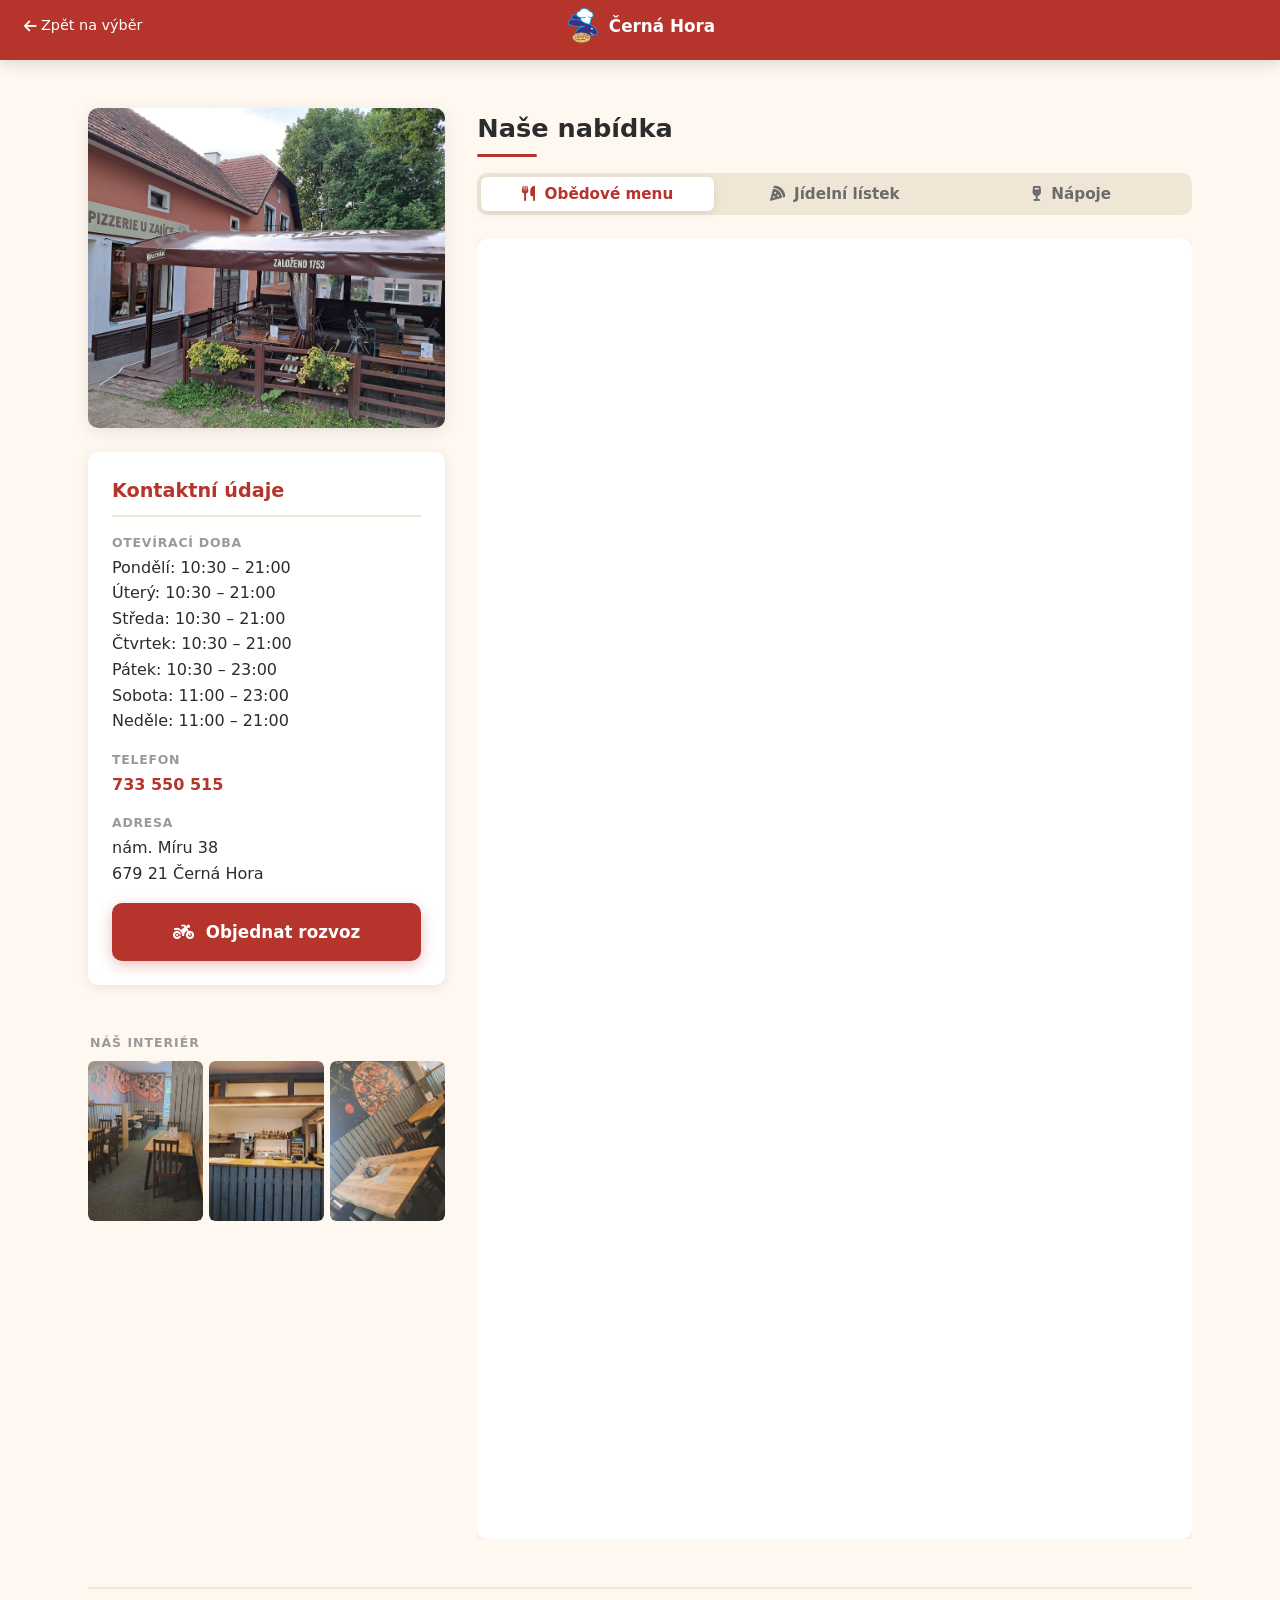
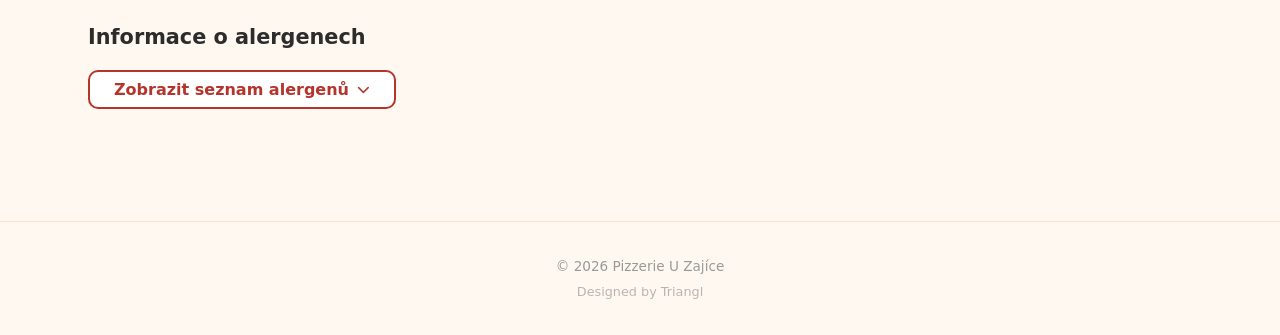
==== cerna-hora.html @ 34b4b24b "Add files via upload" ====
<!DOCTYPE html>
<html lang="cs">
<head>
  <meta charset="UTF-8">
  <meta name="viewport" content="width=device-width, initial-scale=1.0, viewport-fit=cover">
  <meta name="description" content="Pizzerie U Zajíce – Černá Hora. Aktuální menu, kontakty a objednávka rozvozu.">
  <meta name="theme-color" content="#B5342B">
  <title>Pizzerie U Zajíce – Černá Hora</title>
  <link rel="stylesheet" href="style.css">
  <link rel="icon" href="images/zajic.png" type="image/png">
  <link rel="stylesheet" href="https://cdnjs.cloudflare.com/ajax/libs/font-awesome/6.5.1/css/all.min.css">
</head>
<body>

  <header class="site-header">
    <a href="index.html" class="site-header__back">
      <i class="fa-solid fa-arrow-left"></i>
      <span>Zpět na výběr</span>
    </a>
    <div class="site-header__center">
      <img src="images/zajic.png" alt="Logo" class="site-header__logo">
      <span class="site-header__location">Černá Hora</span>
    </div>
  </header>

  <div class="page-content">
    <div class="main-layout">

      <aside class="info-column">
        <img src="images/cernahora.jpg" alt="Pizzerie U Zajíce – budova v Černé Hoře" class="info-column__photo">

        <div class="contact-box">
          <h2 class="contact-box__title">Kontaktní údaje</h2>

          <div class="contact-box__item">
            <div class="contact-box__label">Otevírací doba</div>
            <div class="contact-box__value">
              Pondělí: 10:30 – 21:00<br>
              Úterý: 10:30 – 21:00<br>
              Středa: 10:30 – 21:00<br>
              Čtvrtek: 10:30 – 21:00<br>
              Pátek: 10:30 – 23:00<br>
              Sobota: 11:00 – 23:00<br>
              Neděle: 11:00 – 21:00
            </div>
          </div>

          <div class="contact-box__item">
            <div class="contact-box__label">Telefon</div>
            <div class="contact-box__value">
              <a href="tel:+420733550515">733 550 515</a>
            </div>
          </div>

          <div class="contact-box__item">
            <div class="contact-box__label">Adresa</div>
            <div class="contact-box__value">
              nám. Míru 38<br>
              679 21 Černá Hora
            </div>
          </div>

          <a href="rozvoz.html" class="btn-primary">
            <i class="fa-solid fa-motorcycle"></i>&nbsp; Objednat rozvoz
          </a>
        </div>

        <div class="interior-gallery interior-gallery--static">
          <div class="interior-gallery__label">Náš interiér</div>
          <div class="interior-gallery__grid">
            <div class="interior-gallery__item"><img src="images/interier-ch1.jpg" alt="Interiér" loading="lazy"></div>
            <div class="interior-gallery__item"><img src="images/interier-ch2.jpg" alt="Interiér" loading="lazy"></div>
            <div class="interior-gallery__item"><img src="images/interier-ch3.jpg" alt="Interiér" loading="lazy"></div>
          </div>
        </div>
      </aside>

      <section class="menu-column">
        <div class="menu-column__header">
          <h2 class="menu-column__title">Naše nabídka</h2>

          <div class="menu-tabs">
            <button class="menu-tab active" data-tab="obed">
              <i class="fa-solid fa-utensils"></i> Obědové menu
            </button>
            <button class="menu-tab" data-tab="listek">
              <i class="fa-solid fa-pizza-slice"></i> Jídelní lístek
            </button>
            <button class="menu-tab" data-tab="napoje">
              <i class="fa-solid fa-wine-glass"></i> Nápoje
            </button>
          </div>
        </div>

        <div class="menu-panel active" id="panel-obed">
          <div class="menu-iframe-wrap">
            <iframe
              src="https://www.menicka.cz/api/iframe/?id=7934"
              title="Obědové menu – Černá Hora"
              style="width:100%;min-height:1300px"
              loading="lazy"
            ></iframe>
          </div>
        </div>

        <div class="menu-panel" id="panel-listek">
          <div class="menu-iframe-wrap">
            <iframe
              src="https://www.menicka.cz/api/iframe/jidelnilistek/?id=8903"
              title="Jídelní lístek – Černá Hora"
              style="width:100%;min-height:1990px"
              loading="lazy"
            ></iframe>
          </div>
        </div>

        <div class="menu-panel" id="panel-napoje">

          <div class="drinks-gallery">
            <button class="drinks-gallery__arrow drinks-gallery__arrow--left" aria-label="Předchozí">
              <i class="fa-solid fa-chevron-left"></i>
            </button>
            <div class="drinks-gallery__track">
              <div class="drinks-gallery__inner">
                <div class="drinks-gallery__slide"><img src="images/napoj1.jpg" alt="Nápoj" loading="lazy"></div>
                <div class="drinks-gallery__slide"><img src="images/napoj2.jpg" alt="Nápoj" loading="lazy"></div>
                <div class="drinks-gallery__slide"><img src="images/napoj3.jpg" alt="Nápoj" loading="lazy"></div>
                <div class="drinks-gallery__slide"><img src="images/napoj4.jpg" alt="Nápoj" loading="lazy"></div>
                <div class="drinks-gallery__slide"><img src="images/napoj5.jpg" alt="Nápoj" loading="lazy"></div>
                <div class="drinks-gallery__slide"><img src="images/napoj6.jpg" alt="Nápoj" loading="lazy"></div>
              </div>
            </div>
            <button class="drinks-gallery__arrow drinks-gallery__arrow--right" aria-label="Další">
              <i class="fa-solid fa-chevron-right"></i>
            </button>
          </div>

          <div class="drinks-list">

            <div class="drinks-section">
              <h3 class="drinks-section__title"><i class="fa-solid fa-beer-mug-empty"></i> Výčepní pivo</h3>
              <div class="drinks-section__items">
                <div class="drinks-item"><span class="drinks-item__name">0,5l Zajícova 11°</span><span class="drinks-item__dots"></span><span class="drinks-item__price">45 Kč</span></div>
                <div class="drinks-item"><span class="drinks-item__name">0,33l Zajícova 11°</span><span class="drinks-item__dots"></span><span class="drinks-item__price">38 Kč</span></div>
                <div class="drinks-item"><span class="drinks-item__name">0,5l Březňák 10°</span><span class="drinks-item__dots"></span><span class="drinks-item__price">38 Kč</span></div>
                <div class="drinks-item"><span class="drinks-item__name">0,3l Březňák 10°</span><span class="drinks-item__dots"></span><span class="drinks-item__price">31 Kč</span></div>
                <div class="drinks-item drinks-item--info"><span class="drinks-item__name">Speciál dle denní nabídky</span></div>
              </div>
            </div>

            <div class="drinks-section">
              <h3 class="drinks-section__title"><i class="fa-solid fa-wine-bottle"></i> Lahvové pivo</h3>
              <div class="drinks-section__items">
                <div class="drinks-item"><span class="drinks-item__name">0,5l Krušovice nealko</span><span class="drinks-item__dots"></span><span class="drinks-item__price">35 Kč</span></div>
                <div class="drinks-item"><span class="drinks-item__name">0,5l Březňák polotmavý</span><span class="drinks-item__dots"></span><span class="drinks-item__price">35 Kč</span></div>
                <div class="drinks-item"><span class="drinks-item__name">0,5l BIR GO</span><span class="drinks-item__dots"></span><span class="drinks-item__price">35 Kč</span></div>
                <div class="drinks-item"><span class="drinks-item__name">0,33l Frisco</span><span class="drinks-item__dots"></span><span class="drinks-item__price">40 Kč</span></div>
                <div class="drinks-item"><span class="drinks-item__name">0,5l Starobrno sklo</span><span class="drinks-item__dots"></span><span class="drinks-item__price">35 Kč</span></div>
              </div>
            </div>

            <div class="drinks-section">
              <h3 class="drinks-section__title"><i class="fa-solid fa-glass-water"></i> Nealkoholické nápoje</h3>
              <div class="drinks-section__items">
                <div class="drinks-item"><span class="drinks-item__name">0,33l Mattoni</span><span class="drinks-item__dots"></span><span class="drinks-item__price">28 Kč</span></div>
                <div class="drinks-item"><span class="drinks-item__name">0,25l Pepsi / MAX</span><span class="drinks-item__dots"></span><span class="drinks-item__price">38 Kč</span></div>
                <div class="drinks-item"><span class="drinks-item__name">0,25l Mirinda</span><span class="drinks-item__dots"></span><span class="drinks-item__price">38 Kč</span></div>
                <div class="drinks-item"><span class="drinks-item__name">0,25l 7UP</span><span class="drinks-item__dots"></span><span class="drinks-item__price">38 Kč</span></div>
                <div class="drinks-item"><span class="drinks-item__name">0,25l Schweppes</span><span class="drinks-item__dots"></span><span class="drinks-item__price">38 Kč</span></div>
                <div class="drinks-item"><span class="drinks-item__name">0,25l Toma juice</span><span class="drinks-item__dots"></span><span class="drinks-item__price">35 Kč</span></div>
                <div class="drinks-item"><span class="drinks-item__name">Točené limo 0,5l</span><span class="drinks-item__dots"></span><span class="drinks-item__price">35 Kč</span></div>
                <div class="drinks-item"><span class="drinks-item__name">Točené limo 0,3l</span><span class="drinks-item__dots"></span><span class="drinks-item__price">28 Kč</span></div>
              </div>
            </div>

            <div class="drinks-section">
              <h3 class="drinks-section__title"><i class="fa-solid fa-martini-glass-citrus"></i> Likéry</h3>
              <div class="drinks-section__items">
                <div class="drinks-item"><span class="drinks-item__name">4cl Božkov vaječný</span><span class="drinks-item__dots"></span><span class="drinks-item__price">30 Kč</span></div>
                <div class="drinks-item"><span class="drinks-item__name">4cl Božkov griotte</span><span class="drinks-item__dots"></span><span class="drinks-item__price">30 Kč</span></div>
                <div class="drinks-item"><span class="drinks-item__name">4cl Božkov zelená</span><span class="drinks-item__dots"></span><span class="drinks-item__price">35 Kč</span></div>
                <div class="drinks-item"><span class="drinks-item__name">4cl Becherovka</span><span class="drinks-item__dots"></span><span class="drinks-item__price">40 Kč</span></div>
                <div class="drinks-item"><span class="drinks-item__name">4cl Jägermeister</span><span class="drinks-item__dots"></span><span class="drinks-item__price">55 Kč</span></div>
              </div>
            </div>

            <div class="drinks-section">
              <h3 class="drinks-section__title"><i class="fa-solid fa-whiskey-glass"></i> Destiláty</h3>
              <div class="drinks-section__items">
                <div class="drinks-item"><span class="drinks-item__name">4cl Božkov rum</span><span class="drinks-item__dots"></span><span class="drinks-item__price">35 Kč</span></div>
                <div class="drinks-item"><span class="drinks-item__name">4cl Božkov vodka</span><span class="drinks-item__dots"></span><span class="drinks-item__price">35 Kč</span></div>
                <div class="drinks-item"><span class="drinks-item__name">4cl Finlandia vodka</span><span class="drinks-item__dots"></span><span class="drinks-item__price">45 Kč</span></div>
                <div class="drinks-item"><span class="drinks-item__name">4cl Fernet Stock</span><span class="drinks-item__dots"></span><span class="drinks-item__price">40 Kč</span></div>
                <div class="drinks-item"><span class="drinks-item__name">4cl Stará myslivecká</span><span class="drinks-item__dots"></span><span class="drinks-item__price">40 Kč</span></div>
                <div class="drinks-item"><span class="drinks-item__name">4cl Hanaška brskovská</span><span class="drinks-item__dots"></span><span class="drinks-item__price">35 Kč</span></div>
                <div class="drinks-item"><span class="drinks-item__name">4cl Beefeater gin</span><span class="drinks-item__dots"></span><span class="drinks-item__price">50 Kč</span></div>
                <div class="drinks-item"><span class="drinks-item__name">4cl Jelzin Gold</span><span class="drinks-item__dots"></span><span class="drinks-item__price">40 Kč</span></div>
                <div class="drinks-item"><span class="drinks-item__name">4cl Tequila Sierra</span><span class="drinks-item__dots"></span><span class="drinks-item__price">60 Kč</span></div>
                <div class="drinks-item"><span class="drinks-item__name">4cl Havana Club</span><span class="drinks-item__dots"></span><span class="drinks-item__price">60 Kč</span></div>
              </div>
            </div>

            <div class="drinks-section">
              <h3 class="drinks-section__title"><i class="fa-solid fa-whiskey-glass"></i> Whiskey a rum</h3>
              <div class="drinks-section__items">
                <div class="drinks-item"><span class="drinks-item__name">4cl Republica rum</span><span class="drinks-item__dots"></span><span class="drinks-item__price">55 Kč</span></div>
                <div class="drinks-item"><span class="drinks-item__name">4cl Tullamore</span><span class="drinks-item__dots"></span><span class="drinks-item__price">60 Kč</span></div>
                <div class="drinks-item"><span class="drinks-item__name">4cl Jameson</span><span class="drinks-item__dots"></span><span class="drinks-item__price">60 Kč</span></div>
                <div class="drinks-item"><span class="drinks-item__name">4cl Jack Daniel's Honey</span><span class="drinks-item__dots"></span><span class="drinks-item__price">60 Kč</span></div>
                <div class="drinks-item"><span class="drinks-item__name">4cl Bucanero</span><span class="drinks-item__dots"></span><span class="drinks-item__price">60 Kč</span></div>
                <div class="drinks-item"><span class="drinks-item__name">4cl Legendario Elixir</span><span class="drinks-item__dots"></span><span class="drinks-item__price">60 Kč</span></div>
                <div class="drinks-item"><span class="drinks-item__name">4cl Captain Morgan</span><span class="drinks-item__dots"></span><span class="drinks-item__price">55 Kč</span></div>
                <div class="drinks-item"><span class="drinks-item__name">4cl EL Clasico</span><span class="drinks-item__dots"></span><span class="drinks-item__price">55 Kč</span></div>
                <div class="drinks-item"><span class="drinks-item__name">4cl Heffron</span><span class="drinks-item__dots"></span><span class="drinks-item__price">55 Kč</span></div>
                <div class="drinks-item"><span class="drinks-item__name">4cl Tanduay double</span><span class="drinks-item__dots"></span><span class="drinks-item__price">100 Kč</span></div>
                <div class="drinks-item"><span class="drinks-item__name">4cl Papillon</span><span class="drinks-item__dots"></span><span class="drinks-item__price">200 Kč</span></div>
                <div class="drinks-item"><span class="drinks-item__name">4cl Sappers Dumont</span><span class="drinks-item__dots"></span><span class="drinks-item__price">150 Kč</span></div>
                <div class="drinks-item"><span class="drinks-item__name">4cl Espero Caribbean</span><span class="drinks-item__dots"></span><span class="drinks-item__price">100 Kč</span></div>
                <div class="drinks-item"><span class="drinks-item__name">4cl Bumbu original</span><span class="drinks-item__dots"></span><span class="drinks-item__price">100 Kč</span></div>
                <div class="drinks-item"><span class="drinks-item__name">4cl Bacardi</span><span class="drinks-item__dots"></span><span class="drinks-item__price">75 Kč</span></div>
              </div>
            </div>

            <div class="drinks-section">
              <h3 class="drinks-section__title"><i class="fa-solid fa-wine-glass"></i> Víno</h3>
              <div class="drinks-section__items">
                <div class="drinks-item"><span class="drinks-item__name">Víno rozlévané 0,11l</span><span class="drinks-item__dots"></span><span class="drinks-item__price">25 Kč</span></div>
                <div class="drinks-item drinks-item--info"><span class="drinks-item__name">Vína Valtice dle vinného lístku</span></div>
                <div class="drinks-item"><span class="drinks-item__name">Sekt 0,75l</span><span class="drinks-item__dots"></span><span class="drinks-item__price">270 Kč</span></div>
                <div class="drinks-item"><span class="drinks-item__name">Prosecco 0,75l</span><span class="drinks-item__dots"></span><span class="drinks-item__price">170 Kč</span></div>
              </div>
            </div>

            <div class="drinks-section">
              <h3 class="drinks-section__title"><i class="fa-solid fa-cocktail"></i> Míchané drinky</h3>
              <div class="drinks-section__items">
                <div class="drinks-item drinks-item--desc">
                  <span class="drinks-item__name">Mojito</span><span class="drinks-item__dots"></span><span class="drinks-item__price">95 / 135 Kč</span>
                  <span class="drinks-item__detail">Bacardi, perlivá voda, led, třtinový cukr, limetka, máta</span>
                </div>
                <div class="drinks-item drinks-item--desc">
                  <span class="drinks-item__name">Piña Colada</span><span class="drinks-item__dots"></span><span class="drinks-item__price">95 / 139 Kč</span>
                  <span class="drinks-item__detail">Havana, ananas juice, led, smetana, kokos monin</span>
                </div>
                <div class="drinks-item drinks-item--desc">
                  <span class="drinks-item__name">Tequila Sunrise</span><span class="drinks-item__dots"></span><span class="drinks-item__price">139 Kč</span>
                  <span class="drinks-item__detail">Pomerančový juice, tequila silver, grenadina</span>
                </div>
                <div class="drinks-item drinks-item--desc">
                  <span class="drinks-item__name">Aperol Spritz</span><span class="drinks-item__dots"></span><span class="drinks-item__price">135 Kč</span>
                  <span class="drinks-item__detail">Pomeranč, aperol, prosecco, perlivá voda, led</span>
                </div>
                <div class="drinks-item drinks-item--desc">
                  <span class="drinks-item__name">Cuba Libre</span><span class="drinks-item__dots"></span><span class="drinks-item__price">135 Kč</span>
                  <span class="drinks-item__detail">Havana Club, Pepsi cola, limetka</span>
                </div>
              </div>
            </div>

            <div class="drinks-section">
              <h3 class="drinks-section__title"><i class="fa-solid fa-mug-hot"></i> Teplé nápoje</h3>
              <div class="drinks-section__items">
                <div class="drinks-item"><span class="drinks-item__name">Turecká káva</span><span class="drinks-item__dots"></span><span class="drinks-item__price">35 Kč</span></div>
                <div class="drinks-item"><span class="drinks-item__name">Espresso</span><span class="drinks-item__dots"></span><span class="drinks-item__price">40 Kč</span></div>
                <div class="drinks-item"><span class="drinks-item__name">Vídeňská káva</span><span class="drinks-item__dots"></span><span class="drinks-item__price">55 Kč</span></div>
                <div class="drinks-item"><span class="drinks-item__name">Latte macchiato</span><span class="drinks-item__dots"></span><span class="drinks-item__price">70 Kč</span></div>
                <div class="drinks-item"><span class="drinks-item__name">Cappuccino</span><span class="drinks-item__dots"></span><span class="drinks-item__price">60 Kč</span></div>
                <div class="drinks-item"><span class="drinks-item__name">Africká káva</span><span class="drinks-item__dots"></span><span class="drinks-item__price">65 Kč</span></div>
                <div class="drinks-item"><span class="drinks-item__name">Ledová káva</span><span class="drinks-item__dots"></span><span class="drinks-item__price">85 Kč</span></div>
                <div class="drinks-item"><span class="drinks-item__name">Čaj dle nabídky</span><span class="drinks-item__dots"></span><span class="drinks-item__price">38 Kč</span></div>
                <div class="drinks-item"><span class="drinks-item__name">Grog</span><span class="drinks-item__dots"></span><span class="drinks-item__price">55 Kč</span></div>
                <div class="drinks-item"><span class="drinks-item__name">Svařené víno</span><span class="drinks-item__dots"></span><span class="drinks-item__price">65 Kč</span></div>
                <div class="drinks-item"><span class="drinks-item__name">Mléko</span><span class="drinks-item__dots"></span><span class="drinks-item__price">5 Kč</span></div>
              </div>
            </div>

          </div>

        </div>

      </section>

    </div>

    <section class="allergens-section">
      <h3 class="allergens-section__title">Informace o alergenech</h3>
      <button class="btn-allergens" id="btn-allergens" aria-expanded="false" aria-controls="allergens-list">
        <span>Zobrazit seznam alergenů</span>
        <span class="btn-allergens__icon"><i class="fa-solid fa-chevron-down"></i></span>
      </button>

      <div class="allergens-list" id="allergens-list" role="region" aria-labelledby="btn-allergens">
        <div class="allergens-list__item"><span class="allergens-list__number">1</span> Obiloviny obsahující lepek (pšenice, žito, ječmen, oves, špalda, kamut nebo jejich hybridní odrůdy)</div>
        <div class="allergens-list__item"><span class="allergens-list__number">2</span> Korýši a výrobky z nich</div>
        <div class="allergens-list__item"><span class="allergens-list__number">3</span> Vejce a výrobky z nich</div>
        <div class="allergens-list__item"><span class="allergens-list__number">4</span> Ryby a výrobky z nich</div>
        <div class="allergens-list__item"><span class="allergens-list__number">5</span> Jádra podzemnice olejné (arašídy) a výrobky z nich</div>
        <div class="allergens-list__item"><span class="allergens-list__number">6</span> Sójové boby a výrobky z nich</div>
        <div class="allergens-list__item"><span class="allergens-list__number">7</span> Mléko a výrobky z něj (včetně laktózy)</div>
        <div class="allergens-list__item"><span class="allergens-list__number">8</span> Skořápkové plody (mandle, lískové ořechy, vlašské ořechy, kešu, pekan, para ořechy, pistácie, makadamie) a výrobky z nich</div>
        <div class="allergens-list__item"><span class="allergens-list__number">9</span> Celer a výrobky z něj</div>
        <div class="allergens-list__item"><span class="allergens-list__number">10</span> Hořčice a výrobky z ní</div>
        <div class="allergens-list__item"><span class="allergens-list__number">11</span> Sezamová semena a výrobky z nich</div>
        <div class="allergens-list__item"><span class="allergens-list__number">12</span> Oxid siřičitý a siřičitany (v koncentracích vyšších než 10 mg/kg nebo 10 mg/l)</div>
        <div class="allergens-list__item"><span class="allergens-list__number">13</span> Vlčí bob (lupina) a výrobky z něj</div>
        <div class="allergens-list__item"><span class="allergens-list__number">14</span> Měkkýši a výrobky z nich</div>
      </div>
    </section>
  </div>

  <footer class="site-footer">
    &copy; 2026 Pizzerie U Zajíce<br>
    <span class="site-footer__credit">Designed by Triangl</span>
  </footer>

  <!-- Lightbox – nápoje -->
  <div class="lightbox" id="drinks-lightbox" role="dialog" aria-label="Zvětšený obrázek">
    <button class="lightbox__close" aria-label="Zavřít"><i class="fa-solid fa-xmark"></i></button>
    <button class="lightbox__arrow lightbox__arrow--left" aria-label="Předchozí"><i class="fa-solid fa-chevron-left"></i></button>
    <div class="lightbox__img-wrap">
      <img class="lightbox__img" src="" alt="Nápoj">
    </div>
    <button class="lightbox__arrow lightbox__arrow--right" aria-label="Další"><i class="fa-solid fa-chevron-right"></i></button>
  </div>

  <!-- Lightbox – interiér -->
  <div class="lightbox" id="interior-lightbox" role="dialog" aria-label="Zvětšený obrázek interiéru">
    <button class="lightbox__close" aria-label="Zavřít"><i class="fa-solid fa-xmark"></i></button>
    <button class="lightbox__arrow lightbox__arrow--left" aria-label="Předchozí"><i class="fa-solid fa-chevron-left"></i></button>
    <div class="lightbox__img-wrap">
      <img class="lightbox__img" src="" alt="Interiér">
    </div>
    <button class="lightbox__arrow lightbox__arrow--right" aria-label="Další"><i class="fa-solid fa-chevron-right"></i></button>
  </div>

  <script>
    document.querySelectorAll('.menu-tab').forEach(function(tab) {
      tab.addEventListener('click', function() {
        document.querySelectorAll('.menu-tab').forEach(function(t) { t.classList.remove('active'); });
        document.querySelectorAll('.menu-panel').forEach(function(p) { p.classList.remove('active'); });

        tab.classList.add('active');
        var panelId = 'panel-' + tab.getAttribute('data-tab');
        document.getElementById(panelId).classList.add('active');
      });
    });

    var btnAllergens = document.getElementById('btn-allergens');
    var allergensList = document.getElementById('allergens-list');

    btnAllergens.addEventListener('click', function() {
      var isOpen = allergensList.classList.toggle('open');
      btnAllergens.classList.toggle('active', isOpen);
      btnAllergens.setAttribute('aria-expanded', isOpen);
      var label = btnAllergens.querySelector('span:first-child');
      label.textContent = isOpen ? 'Skrýt seznam alergenů' : 'Zobrazit seznam alergenů';
    });

    /* ===== Nápoje galerie – auto-scroll + loop + lightbox ===== */
    (function() {
      var gallery = document.querySelector('.drinks-gallery');
      if (!gallery) return;
      var inner = gallery.querySelector('.drinks-gallery__inner');
      var track = gallery.querySelector('.drinks-gallery__track');
      var btnLeft = gallery.querySelector('.drinks-gallery__arrow--left');
      var btnRight = gallery.querySelector('.drinks-gallery__arrow--right');
      var slides = gallery.querySelectorAll('.drinks-gallery__slide');
      var totalSlides = slides.length;

      /* — Klonování pro nekonečný loop — */
      var clonesBefore = [];
      var clonesAfter = [];
      for (var i = 0; i < totalSlides; i++) {
        var cloneA = slides[i].cloneNode(true);
        var cloneB = slides[i].cloneNode(true);
        inner.insertBefore(cloneA, inner.firstChild);
        inner.appendChild(cloneB);
        clonesBefore.unshift(cloneA);
        clonesAfter.push(cloneB);
      }
      var allSlides = inner.querySelectorAll('.drinks-gallery__slide');

      /* — Měření — */
      function getSlideWidth() {
        var s = allSlides[0];
        if (!s) return 0;
        var cs = getComputedStyle(s);
        return s.offsetWidth + (parseFloat(cs.marginLeft) || 0) + (parseFloat(cs.marginRight) || 0);
      }

      function getGap() {
        return parseFloat(getComputedStyle(inner).gap) || 16;
      }

      function getStepWidth() {
        return getSlideWidth() + getGap();
      }

      var pos = totalSlides * getStepWidth();
      var isTransitioning = false;
      var autoSpeed = 0.4; /* px za frame (~60fps) – pomalý posun */
      var autoRAF = null;
      var isHovered = false;

      function setPos(p, animate) {
        pos = p;
        inner.style.transition = animate ? 'transform 0.4s ease' : 'none';
        inner.style.transform = 'translateX(-' + pos + 'px)';
      }

      function getOriginalStart() { return totalSlides * getStepWidth(); }
      function getOriginalEnd() { return totalSlides * getStepWidth() * 2; }

      function checkLoop() {
        var origStart = getOriginalStart();
        var origEnd = getOriginalEnd();
        if (pos < origStart) {
          setPos(pos + totalSlides * getStepWidth(), false);
        } else if (pos >= origEnd) {
          setPos(pos - totalSlides * getStepWidth(), false);
        }
      }

      var isPanelActive = false;

      function checkPanelActive() {
        var panel = document.getElementById('panel-napoje');
        isPanelActive = panel && panel.classList.contains('active');
      }

      /* Sleduj přepínání tabů */
      document.querySelectorAll('.menu-tab').forEach(function(tab) {
        tab.addEventListener('click', function() {
          setTimeout(function() {
            checkPanelActive();
            if (isPanelActive) {
              setPos(getOriginalStart(), false);
            }
          }, 50);
        });
      });

      /* — Auto-scroll — */
      function autoScroll() {
        if (!isHovered && isPanelActive) {
          pos += autoSpeed;
          checkLoop();
          inner.style.transition = 'none';
          inner.style.transform = 'translateX(-' + pos + 'px)';
        }
        autoRAF = requestAnimationFrame(autoScroll);
      }

      gallery.addEventListener('mouseenter', function() { isHovered = true; });
      gallery.addEventListener('mouseleave', function() { isHovered = false; });

      /* — Šipky — */
      function slideByDir(dir) {
        if (isTransitioning) return;
        isTransitioning = true;
        isHovered = true;
        var step = getStepWidth();
        setPos(pos + dir * step, true);
        setTimeout(function() {
          checkLoop();
          isTransitioning = false;
          isHovered = false;
        }, 420);
      }

      btnLeft.addEventListener('click', function() { slideByDir(-1); });
      btnRight.addEventListener('click', function() { slideByDir(1); });

      /* — Touch swipe — */
      var touchStartX = 0;
      track.addEventListener('touchstart', function(e) {
        touchStartX = e.touches[0].clientX;
        isHovered = true;
      });
      track.addEventListener('touchend', function(e) {
        var diff = touchStartX - e.changedTouches[0].clientX;
        if (Math.abs(diff) > 40) slideByDir(diff > 0 ? 1 : -1);
        else isHovered = false;
      });

      /* — Resize — */
      window.addEventListener('resize', function() {
        setPos(getOriginalStart(), false);
      });

      /* — Start — */
      checkPanelActive();
      setPos(getOriginalStart(), false);
      autoRAF = requestAnimationFrame(autoScroll);

      /* Pauza RAF když není tab viditelný */
      document.addEventListener('visibilitychange', function() {
        if (document.hidden) {
          if (autoRAF) cancelAnimationFrame(autoRAF);
        } else {
          autoRAF = requestAnimationFrame(autoScroll);
        }
      });

      /* ===== Lightbox ===== */
      var lightbox = document.getElementById('drinks-lightbox');
      var lbImg = lightbox.querySelector('.lightbox__img');
      var lbClose = lightbox.querySelector('.lightbox__close');
      var lbLeft = lightbox.querySelector('.lightbox__arrow--left');
      var lbRight = lightbox.querySelector('.lightbox__arrow--right');
      var lbCurrent = 0;

      function openLightbox(index) {
        lbCurrent = index;
        lbImg.src = slides[index].querySelector('img').src;
        lightbox.classList.add('open');
        document.body.style.overflow = 'hidden';
      }

      function closeLightbox() {
        lightbox.classList.remove('open');
        document.body.style.overflow = '';
      }

      function lightboxNav(dir) {
        lbCurrent = (lbCurrent + dir + totalSlides) % totalSlides;
        lbImg.style.opacity = '0';
        setTimeout(function() {
          lbImg.src = slides[lbCurrent].querySelector('img').src;
          lbImg.style.opacity = '1';
        }, 150);
      }

      /* Klik na obrázek otevře lightbox */
      gallery.addEventListener('click', function(e) {
        var slide = e.target.closest('.drinks-gallery__slide');
        if (!slide) return;
        var imgSrc = slide.querySelector('img').src;
        var idx = -1;
        for (var j = 0; j < totalSlides; j++) {
          if (slides[j].querySelector('img').src === imgSrc) { idx = j; break; }
        }
        if (idx >= 0) openLightbox(idx);
      });

      lbClose.addEventListener('click', closeLightbox);
      lightbox.addEventListener('click', function(e) {
        if (e.target === lightbox) closeLightbox();
      });
      lbLeft.addEventListener('click', function(e) { e.stopPropagation(); lightboxNav(-1); });
      lbRight.addEventListener('click', function(e) { e.stopPropagation(); lightboxNav(1); });

      document.addEventListener('keydown', function(e) {
        if (!lightbox.classList.contains('open')) return;
        if (e.key === 'Escape') closeLightbox();
        if (e.key === 'ArrowLeft') lightboxNav(-1);
        if (e.key === 'ArrowRight') lightboxNav(1);
      });
    })();

    /* ===== Interiér galerie – statická + lightbox ===== */
    (function() {
      var gallery = document.querySelector('.interior-gallery--static');
      if (!gallery) return;
      var items = gallery.querySelectorAll('.interior-gallery__item');
      var totalSlides = items.length;

      var lightbox = document.getElementById('interior-lightbox');
      var lbImg = lightbox.querySelector('.lightbox__img');
      var lbClose = lightbox.querySelector('.lightbox__close');
      var lbLeft = lightbox.querySelector('.lightbox__arrow--left');
      var lbRight = lightbox.querySelector('.lightbox__arrow--right');
      var lbCurrent = 0;

      function openLightbox(index) {
        lbCurrent = index;
        lbImg.src = items[index].querySelector('img').src;
        lightbox.classList.add('open');
        document.body.style.overflow = 'hidden';
      }
      function closeLightbox() { lightbox.classList.remove('open'); document.body.style.overflow = ''; }
      function lightboxNav(dir) {
        lbCurrent = (lbCurrent + dir + totalSlides) % totalSlides;
        lbImg.style.opacity = '0';
        setTimeout(function() { lbImg.src = items[lbCurrent].querySelector('img').src; lbImg.style.opacity = '1'; }, 150);
      }

      gallery.addEventListener('click', function(e) {
        var item = e.target.closest('.interior-gallery__item');
        if (!item) return;
        var imgSrc = item.querySelector('img').src;
        for (var j = 0; j < totalSlides; j++) {
          if (items[j].querySelector('img').src === imgSrc) { openLightbox(j); break; }
        }
      });

      lbClose.addEventListener('click', closeLightbox);
      lightbox.addEventListener('click', function(e) { if (e.target === lightbox) closeLightbox(); });
      lbLeft.addEventListener('click', function(e) { e.stopPropagation(); lightboxNav(-1); });
      lbRight.addEventListener('click', function(e) { e.stopPropagation(); lightboxNav(1); });
      document.addEventListener('keydown', function(e) {
        if (!lightbox.classList.contains('open')) return;
        if (e.key === 'Escape') closeLightbox();
        if (e.key === 'ArrowLeft') lightboxNav(-1);
        if (e.key === 'ArrowRight') lightboxNav(1);
      });
    })();
  </script>

</body>
</html>
---- style.css ----
/* PIZZERIE U ZAJÍCE */
:root {
  --color-cream: #FFF8F0;
  --color-cream-dark: #F0E6D6;
  --color-cream-warm: #FAF0E4;
  --color-brick: #B5342B;
  --color-brick-dark: #8E2A23;
  --color-olive: #5C6B3C;
  --color-text: #2C2C2C;
  --color-text-light: #6B6B6B;
  --color-text-muted: #9A9A9A;
  --color-white: #FFFFFF;
  --color-gray-light: #EAEAEA;
  --color-gray-medium: #B0B0B0;
  --color-shadow: rgba(44, 44, 44, 0.10);
  --color-shadow-hover: rgba(44, 44, 44, 0.20);
  --font-body: 'Segoe UI', system-ui, -apple-system, sans-serif;
  --space-xs: 0.25rem;
  --space-sm: 0.5rem;
  --space-md: 1rem;
  --space-lg: 1.5rem;
  --space-xl: 2rem;
  --space-2xl: 3rem;
  --space-3xl: 4rem;
  --radius-sm: 6px;
  --radius-md: 10px;
  --radius-lg: 16px;
  --transition-fast: 0.2s ease;
  --transition-normal: 0.3s ease;
  --transition-slow: 0.4s ease;
}

*, *::before, *::after { margin: 0; padding: 0; box-sizing: border-box; }
html { scroll-behavior: smooth; font-size: 16px; -webkit-text-size-adjust: 100%; }
body {
  font-family: var(--font-body);
  color: var(--color-text);
  background-color: var(--color-cream);
  line-height: 1.6;
  min-height: 100vh;
  min-height: -webkit-fill-available;
  -webkit-font-smoothing: antialiased;
  -webkit-tap-highlight-color: transparent;
  overflow-x: hidden;
}
a { text-decoration: none; color: inherit; }
img { max-width: 100%; height: auto; display: block; }
ul, ol { list-style: none; }
button { cursor: pointer; border: none; background: none; font-family: inherit; font-size: inherit; }

/* ==================== ÚVODNÍ STRÁNKA ==================== */

.hero-page {
  min-height: 100vh;
  min-height: 100dvh;
  display: flex;
  flex-direction: column;
  align-items: center;
  justify-content: center;
  padding: var(--space-xl) var(--space-md);
  text-align: center;
  position: relative;
  overflow: hidden;
  background: url('images/pizza.jpg') center center / cover no-repeat scroll;
}

.hero-page::before {
  content: '';
  position: absolute;
  top: 0; left: 0; right: 0; bottom: 0;
  background: rgba(255, 248, 240, 0.88);
  pointer-events: none;
  z-index: 0;
}

@supports (background-attachment: fixed) {
  .hero-page { background-attachment: fixed; }
}

.hero-content {
  position: relative;
  z-index: 1;
  width: 100%;
  max-width: 1200px;
  display: flex;
  flex-direction: column;
  align-items: center;
}

.hero__logo {
  width: 180px;
  height: 180px;
  object-fit: contain;
  margin-bottom: var(--space-md);
  filter: drop-shadow(0 6px 20px rgba(0,0,0,0.15));
  animation: floatIn 1s ease-out;
}

.hero__brand {
  font-size: 2.2rem;
  font-weight: 700;
  color: var(--color-brick);
  margin-bottom: var(--space-xs);
  animation: fadeInUp 0.8s ease-out;
}

.hero__subtitle {
  font-size: 1.05rem;
  color: var(--color-text-light);
  margin-bottom: var(--space-2xl);
  animation: fadeInUp 0.8s ease-out 0.1s both;
}

.location-cards {
  display: grid;
  grid-template-columns: 1fr;
  gap: var(--space-lg);
  width: 100%;
  animation: fadeInUp 0.9s ease-out 0.2s both;
}

.loc-card {
  position: relative;
  display: flex;
  flex-direction: column;
  background: var(--color-white);
  border-radius: var(--radius-lg);
  overflow: hidden;
  box-shadow: 0 4px 20px var(--color-shadow);
  transition: transform var(--transition-normal), box-shadow var(--transition-normal);
  cursor: pointer;
  border: 1px solid rgba(0,0,0,0.04);
}

.loc-card:hover {
  transform: translateY(-8px) scale(1.01);
  box-shadow: 0 20px 50px var(--color-shadow-hover);
}

.loc-card__img-wrap {
  width: 100%;
  height: 200px;
  overflow: hidden;
  position: relative;
}

.loc-card__img-wrap::after {
  content: '';
  position: absolute;
  bottom: 0; left: 0; right: 0;
  height: 50px;
  background: linear-gradient(to top, rgba(0,0,0,0.2), transparent);
  pointer-events: none;
}

.loc-card__img {
  width: 100%;
  height: 100%;
  object-fit: cover;
  transition: transform 0.6s ease;
}

.loc-card:hover .loc-card__img {
  transform: scale(1.08);
}

.loc-card__body {
  padding: var(--space-lg);
  text-align: center;
}

.loc-card__name {
  font-size: 1.4rem;
  font-weight: 700;
  color: var(--color-brick);
  margin-bottom: var(--space-xs);
}

.loc-card__town {
  font-size: 1rem;
  color: var(--color-text-light);
}

.loc-card__arrow {
  position: absolute;
  bottom: var(--space-lg);
  right: var(--space-lg);
  width: 38px;
  height: 38px;
  background: var(--color-brick);
  color: var(--color-white);
  border-radius: 50%;
  display: flex;
  align-items: center;
  justify-content: center;
  font-size: 0.85rem;
  opacity: 0;
  transform: translateX(-8px);
  transition: opacity var(--transition-normal), transform var(--transition-normal);
}

.loc-card:hover .loc-card__arrow {
  opacity: 1;
  transform: translateX(0);
}

/* ==================== HEADER ==================== */

.site-header {
  position: fixed;
  top: 0; left: 0; right: 0;
  z-index: 1000;
  background: var(--color-brick);
  color: var(--color-white);
  display: flex;
  align-items: center;
  justify-content: space-between;
  padding: var(--space-sm) var(--space-md);
  height: 60px;
  padding-top: env(safe-area-inset-top, 0px);
  box-shadow: 0 3px 16px rgba(0,0,0,0.15);
}

.site-header__back {
  display: inline-flex;
  align-items: center;
  gap: var(--space-xs);
  color: var(--color-white);
  font-size: 0.9rem;
  font-weight: 500;
  padding: var(--space-xs) var(--space-sm);
  border-radius: var(--radius-sm);
  transition: background var(--transition-fast);
  white-space: nowrap;
}

.site-header__back:hover {
  background: rgba(255,255,255,0.15);
}

.site-header__center {
  display: flex;
  align-items: center;
  gap: var(--space-sm);
  position: absolute;
  left: 50%;
  transform: translateX(-50%);
}

.site-header__logo {
  height: 36px;
  width: 36px;
  object-fit: contain;
  border-radius: 50%;
}

.site-header__location {
  font-size: 1.05rem;
  font-weight: 700;
  white-space: nowrap;
}

/* ==================== PODSTRÁNKY – OBSAH ==================== */

.page-content {
  margin-top: 60px;
  padding: var(--space-lg) var(--space-md);
  max-width: 1200px;
  margin-left: auto;
  margin-right: auto;
}

.main-layout {
  display: grid;
  grid-template-columns: 1fr;
  gap: var(--space-xl);
}

.info-column {
  display: flex;
  flex-direction: column;
  gap: var(--space-lg);
  min-width: 0;
}

.info-column__photo {
  width: 100%;
  height: 200px;
  object-fit: cover;
  border-radius: var(--radius-md);
  box-shadow: 0 4px 16px var(--color-shadow);
}

.contact-box {
  background: var(--color-white);
  border-radius: var(--radius-md);
  padding: var(--space-lg);
  box-shadow: 0 2px 12px var(--color-shadow);
}

.contact-box__title {
  font-size: 1.2rem;
  font-weight: 700;
  color: var(--color-brick);
  margin-bottom: var(--space-md);
  padding-bottom: var(--space-sm);
  border-bottom: 2px solid var(--color-cream-dark);
}

.contact-box__item {
  margin-bottom: var(--space-md);
}

.contact-box__label {
  font-size: 0.78rem;
  text-transform: uppercase;
  letter-spacing: 0.06em;
  color: var(--color-text-muted);
  margin-bottom: 2px;
  font-weight: 600;
}

.contact-box__value {
  font-size: 1rem;
  color: var(--color-text);
  line-height: 1.6;
}

.contact-box__value a {
  color: var(--color-brick);
  font-weight: 600;
  transition: color var(--transition-fast);
}

.contact-box__value a:hover {
  color: var(--color-brick-dark);
}

.btn-primary {
  display: block;
  width: 100%;
  padding: var(--space-md) var(--space-lg);
  background: var(--color-brick);
  color: var(--color-white);
  font-size: 1.05rem;
  font-weight: 700;
  text-align: center;
  border-radius: var(--radius-md);
  transition: background var(--transition-fast), transform var(--transition-fast);
  box-shadow: 0 4px 14px rgba(181, 52, 43, 0.3);
  margin-top: var(--space-md);
}

.btn-primary:hover {
  background: var(--color-brick-dark);
  transform: translateY(-2px);
  box-shadow: 0 6px 18px rgba(181, 52, 43, 0.4);
}

.btn-primary:active {
  transform: translateY(0);
}

/* ==================== MENU TABY ==================== */

.menu-column {
  min-width: 0;
  overflow: hidden;
}

.menu-column__header {
  margin-bottom: var(--space-lg);
}

.menu-column__title {
  font-size: 1.6rem;
  font-weight: 700;
  color: var(--color-text);
  margin-bottom: var(--space-md);
  position: relative;
  padding-bottom: var(--space-sm);
}

.menu-column__title::after {
  content: '';
  position: absolute;
  bottom: 0; left: 0;
  width: 60px; height: 3px;
  background: var(--color-brick);
  border-radius: 2px;
}

.menu-tabs {
  display: flex;
  gap: var(--space-xs);
  background: var(--color-cream-dark);
  padding: 4px;
  border-radius: var(--radius-md);
  margin-bottom: var(--space-lg);
}

.menu-tab {
  flex: 1;
  padding: var(--space-sm) var(--space-md);
  background: transparent;
  color: var(--color-text-light);
  font-size: 0.85rem;
  font-weight: 600;
  border-radius: var(--radius-sm);
  transition: all var(--transition-fast);
  text-align: center;
  white-space: nowrap;
}

.menu-tab:hover {
  color: var(--color-text);
  background: rgba(255,255,255,0.5);
}

.menu-tab.active {
  background: var(--color-white);
  color: var(--color-brick);
  box-shadow: 0 2px 8px var(--color-shadow);
}

.menu-tab i {
  margin-right: 4px;
}

.menu-panel {
  display: none;
  animation: fadeIn 0.3s ease;
}

.menu-panel.active {
  display: block;
  max-width: 100%;
  overflow: hidden;
}

@keyframes fadeIn {
  from { opacity: 0; transform: translateY(6px); }
  to { opacity: 1; transform: translateY(0); }
}

.menu-iframe-wrap {
  width: 100%;
  min-height: 800px;
  border-radius: var(--radius-md);
  overflow: hidden;
  box-shadow: 0 2px 12px var(--color-shadow);
  background: var(--color-white);
}

.menu-iframe-wrap iframe {
  width: 100%;
  min-height: 800px;
  border: none;
  display: block;
}

/* ==================== NÁPOJOVÝ LÍSTEK ==================== */

.drinks-gallery {
  position: relative;
  margin-bottom: var(--space-xl);
  display: flex;
  align-items: center;
  gap: var(--space-sm);
  max-width: 100%;
  overflow: hidden;
}

.drinks-gallery__track {
  overflow: hidden;
  border-radius: var(--radius-lg);
  flex: 1;
  min-width: 0;
}

.drinks-gallery__inner {
  display: flex;
  transition: transform 0.4s ease;
  gap: var(--space-md);
  padding: var(--space-sm) 0;
  will-change: transform;
}

.drinks-gallery__slide {
  flex-shrink: 0;
  width: 180px;
}

.drinks-gallery__slide img {
  width: 100%;
  height: 240px;
  object-fit: cover;
  border-radius: var(--radius-md);
  box-shadow: 0 2px 10px var(--color-shadow);
  transition: transform var(--transition-normal);
}

.drinks-gallery__slide img:hover {
  transform: scale(1.03);
  cursor: zoom-in;
}

.drinks-gallery__track {
  touch-action: pan-y;
}

.drinks-gallery__arrow {
  width: 40px;
  height: 40px;
  background: var(--color-white);
  border: 2px solid var(--color-cream-dark);
  border-radius: 50%;
  display: flex;
  align-items: center;
  justify-content: center;
  color: var(--color-brick);
  font-size: 0.9rem;
  transition: all var(--transition-fast);
  flex-shrink: 0;
  box-shadow: 0 2px 8px var(--color-shadow);
  z-index: 2;
}

.drinks-gallery__arrow:hover {
  background: var(--color-brick);
  color: var(--color-white);
  border-color: var(--color-brick);
}

.drinks-list {
  display: grid;
  grid-template-columns: 1fr 1fr;
  gap: var(--space-lg);
  column-gap: var(--space-xl);
}

.drinks-section {
  min-width: 0;
  background: var(--color-white);
  border-radius: var(--radius-md);
  overflow: hidden;
  box-shadow: 0 2px 12px var(--color-shadow);
}

.drinks-section__title {
  font-size: 1rem;
  font-weight: 700;
  color: var(--color-brick);
  padding: var(--space-sm) var(--space-md);
  background: var(--color-cream);
  border-bottom: 2px solid var(--color-cream-dark);
  display: flex;
  align-items: center;
  gap: var(--space-sm);
  min-width: 0;
}

.drinks-section__title i {
  font-size: 0.85rem;
  opacity: 0.75;
  flex-shrink: 0;
}

.drinks-section__items {
  padding: var(--space-xs) 0;
}

.drinks-item {
  display: flex;
  align-items: baseline;
  padding: 4px var(--space-md);
  gap: 0;
}

.drinks-item--desc {
  flex-wrap: wrap;
}

.drinks-item--desc .drinks-item__name {
  font-weight: 600;
}

.drinks-item--info {
  color: var(--color-text-muted);
}

.drinks-item--info .drinks-item__name {
  font-weight: 400;
  font-style: italic;
}

.drinks-item__dots {
  flex: 1;
  border-bottom: 1px dotted var(--color-gray-medium);
  margin: 0 6px;
  min-width: 20px;
  position: relative;
  top: -4px;
}

.drinks-item__name {
  font-size: 0.9rem;
  color: var(--color-text);
  white-space: nowrap;
  overflow: hidden;
  text-overflow: ellipsis;
}

.drinks-item__detail {
  width: 100%;
  font-size: 0.78rem;
  color: var(--color-text-muted);
  order: 3;
  margin-top: -2px;
  margin-bottom: 2px;
  overflow-wrap: break-word;
  word-break: break-word;
}

.drinks-item__price {
  font-size: 0.9rem;
  font-weight: 700;
  color: var(--color-brick);
  white-space: nowrap;
  flex-shrink: 0;
}

/* ==================== INTERIÉR GALERIE ==================== */

.interior-gallery {
  margin-top: var(--space-lg);
}

.interior-gallery__label {
  font-size: 0.78rem;
  text-transform: uppercase;
  letter-spacing: 0.08em;
  color: var(--color-text-muted);
  font-weight: 600;
  margin-bottom: var(--space-sm);
  padding-left: 2px;
}

.interior-gallery--static .interior-gallery__grid {
  display: grid;
  grid-template-columns: repeat(3, 1fr);
  gap: 6px;
}

.interior-gallery--static .interior-gallery__item {
  overflow: hidden;
  border-radius: var(--radius-sm);
}

.interior-gallery--static .interior-gallery__item img {
  width: 100%;
  height: 120px;
  object-fit: cover;
  border-radius: var(--radius-sm);
  transition: transform var(--transition-normal), opacity var(--transition-normal);
  cursor: zoom-in;
  display: block;
}

.interior-gallery--static .interior-gallery__item img:hover {
  transform: scale(1.05);
  opacity: 0.9;
}

/* ==================== LIGHTBOX ==================== */

.lightbox {
  display: none;
  position: fixed;
  top: 0; left: 0; right: 0; bottom: 0;
  z-index: 9999;
  background: rgba(0, 0, 0, 0.92);
  align-items: center;
  justify-content: center;
  padding: var(--space-xl);
  padding-top: calc(env(safe-area-inset-top, 0px) + var(--space-xl));
}

.lightbox.open {
  display: flex;
  animation: fadeIn 0.25s ease;
}

.lightbox__close {
  position: absolute;
  top: var(--space-lg);
  right: var(--space-lg);
  width: 48px;
  height: 48px;
  background: rgba(255, 255, 255, 0.12);
  border: 2px solid rgba(255, 255, 255, 0.25);
  border-radius: 50%;
  color: var(--color-white);
  font-size: 1.3rem;
  display: flex;
  align-items: center;
  justify-content: center;
  transition: all var(--transition-fast);
  z-index: 10;
}

.lightbox__close:hover {
  background: var(--color-brick);
  border-color: var(--color-brick);
  transform: scale(1.1);
}

.lightbox__img-wrap {
  max-width: 90vw;
  max-height: 85vh;
  display: flex;
  align-items: center;
  justify-content: center;
}

.lightbox__img {
  max-width: 100%;
  max-height: 85vh;
  object-fit: contain;
  border-radius: var(--radius-md);
  box-shadow: 0 8px 40px rgba(0, 0, 0, 0.5);
  transition: opacity 0.15s ease;
}

.lightbox__arrow {
  position: absolute;
  top: 50%;
  transform: translateY(-50%);
  width: 52px;
  height: 52px;
  background: rgba(255, 255, 255, 0.10);
  border: 2px solid rgba(255, 255, 255, 0.20);
  border-radius: 50%;
  color: var(--color-white);
  font-size: 1.1rem;
  display: flex;
  align-items: center;
  justify-content: center;
  transition: all var(--transition-fast);
  z-index: 10;
}

.lightbox__arrow:hover {
  background: var(--color-brick);
  border-color: var(--color-brick);
  transform: translateY(-50%) scale(1.1);
}

.lightbox__arrow--left {
  left: var(--space-lg);
}

.lightbox__arrow--right {
  right: var(--space-lg);
}

@media (max-width: 599px) {
  .lightbox__arrow {
    width: 40px;
    height: 40px;
    font-size: 0.9rem;
  }
  .lightbox__arrow--left { left: var(--space-sm); }
  .lightbox__arrow--right { right: var(--space-sm); }
  .lightbox__close { top: var(--space-sm); right: var(--space-sm); width: 40px; height: 40px; font-size: 1.1rem; }
}

/* ==================== ALERGENY ==================== */

.allergens-section {
  margin-top: var(--space-2xl);
  padding-top: var(--space-xl);
  border-top: 2px solid var(--color-cream-dark);
}

.allergens-section__title {
  font-size: 1.3rem;
  font-weight: 700;
  color: var(--color-text);
  margin-bottom: var(--space-md);
}

.btn-allergens {
  display: inline-flex;
  align-items: center;
  gap: var(--space-sm);
  padding: var(--space-sm) var(--space-lg);
  background: var(--color-white);
  color: var(--color-brick);
  font-size: 1rem;
  font-weight: 600;
  border: 2px solid var(--color-brick);
  border-radius: var(--radius-md);
  transition: all var(--transition-fast);
}

.btn-allergens:hover {
  background: var(--color-brick);
  color: var(--color-white);
}

.btn-allergens__icon {
  transition: transform var(--transition-normal);
  font-size: 0.8rem;
}

.btn-allergens.active .btn-allergens__icon {
  transform: rotate(180deg);
}

.allergens-list {
  max-height: 0;
  overflow: hidden;
  transition: max-height var(--transition-slow), padding var(--transition-slow), margin var(--transition-slow);
  background: var(--color-white);
  border-radius: var(--radius-md);
  margin-top: 0;
}

.allergens-list.open {
  max-height: 1200px;
  padding: var(--space-lg);
  margin-top: var(--space-md);
  box-shadow: 0 2px 12px var(--color-shadow);
}

.allergens-list__item {
  padding: var(--space-sm) 0;
  border-bottom: 1px solid var(--color-cream-dark);
  font-size: 0.95rem;
  line-height: 1.6;
  color: var(--color-text);
}

.allergens-list__item:last-child {
  border-bottom: none;
}

.allergens-list__number {
  display: inline-flex;
  align-items: center;
  justify-content: center;
  width: 26px; height: 26px;
  background: var(--color-brick);
  color: var(--color-white);
  border-radius: 50%;
  font-size: 0.75rem;
  font-weight: 700;
  margin-right: var(--space-sm);
  flex-shrink: 0;
  vertical-align: middle;
}

/* ==================== ROZVOZ ==================== */

.delivery-page {
  margin-top: 60px;
  padding: var(--space-xl) var(--space-md);
  max-width: 900px;
  margin-left: auto;
  margin-right: auto;
}

.delivery-hero {
  text-align: center;
  margin-bottom: var(--space-2xl);
}

.delivery-hero__title {
  font-size: 2rem;
  font-weight: 700;
  color: var(--color-brick);
  margin-bottom: var(--space-sm);
}

.delivery-hero__sub {
  font-size: 1.05rem;
  color: var(--color-text-light);
}

.delivery-tabs {
  display: flex;
  margin-bottom: var(--space-xl);
  background: var(--color-cream-dark);
  border-radius: var(--radius-md);
  padding: 4px;
}

.delivery-tab {
  flex: 1;
  padding: var(--space-md);
  font-size: 1rem;
  font-weight: 600;
  color: var(--color-text-light);
  border-radius: var(--radius-sm);
  transition: all var(--transition-fast);
  text-align: center;
  display: flex;
  align-items: center;
  justify-content: center;
  gap: var(--space-sm);
}

.delivery-tab__img {
  width: 30px;
  height: 30px;
  border-radius: 50%;
  object-fit: cover;
  border: 2px solid var(--color-cream-dark);
  transition: border-color var(--transition-fast);
  flex-shrink: 0;
}

.delivery-tab.active .delivery-tab__img {
  border-color: var(--color-brick);
}

.delivery-tab:hover {
  color: var(--color-text);
}

.delivery-tab.active {
  background: var(--color-white);
  color: var(--color-brick);
  box-shadow: 0 2px 8px var(--color-shadow);
}

.delivery-panel {
  display: none;
  animation: fadeIn 0.3s ease;
}

.delivery-panel.active {
  display: block;
}

.delivery-text {
  font-size: 1rem;
  line-height: 1.75;
  color: var(--color-text);
  margin-bottom: var(--space-xl);
  background: var(--color-white);
  padding: var(--space-lg);
  border-radius: var(--radius-md);
  box-shadow: 0 2px 12px var(--color-shadow);
}

.delivery-text strong { color: var(--color-brick); }
.delivery-text a { color: var(--color-brick); font-weight: 600; }

.delivery-table-wrap {
  background: var(--color-white);
  border-radius: var(--radius-md);
  overflow-x: auto;
  -webkit-overflow-scrolling: touch;
  box-shadow: 0 2px 12px var(--color-shadow);
}

.delivery-table {
  width: 100%;
  border-collapse: collapse;
  font-size: 0.9rem;
}

.delivery-table thead {
  background: var(--color-brick);
  color: var(--color-white);
}

.delivery-table th {
  padding: var(--space-sm) var(--space-md);
  text-align: left;
  font-weight: 600;
  font-size: 0.82rem;
  text-transform: uppercase;
  letter-spacing: 0.04em;
}

.delivery-table th:not(:first-child) { text-align: center; }

.delivery-table td {
  padding: var(--space-xs) var(--space-md);
  border-bottom: 1px solid var(--color-cream-dark);
}

.delivery-table td:not(:first-child) {
  text-align: center;
  font-weight: 600;
}

.delivery-table tbody tr { transition: background var(--transition-fast); }
.delivery-table tbody tr:hover { background: var(--color-cream-warm); }
.delivery-table tbody tr:nth-child(even) { background: var(--color-cream); }
.delivery-table tbody tr:nth-child(even):hover { background: var(--color-cream-warm); }

.delivery-table__price { font-weight: 700; color: var(--color-brick) !important; }
.delivery-table__free { font-size: 0.85rem; color: var(--color-olive) !important; }

.delivery-table__free::before { content: 'od '; font-weight: 400; color: var(--color-text-light); }
.delivery-table__free::after { content: ' Kč'; font-size: 0.8rem; }
.delivery-table__price::after { content: ' Kč'; font-size: 0.8rem; font-weight: 400; color: var(--color-text-light); }

.delivery-note {
  margin-top: var(--space-lg);
  padding: var(--space-md) var(--space-lg);
  background: var(--color-cream);
  border-radius: var(--radius-sm);
  border-left: 4px solid var(--color-brick);
  font-size: 0.9rem;
  color: var(--color-text-light);
  line-height: 1.6;
}

/* ==================== RAUTY ==================== */

.rauty-page {
  margin-top: 60px;
  padding: var(--space-xl) var(--space-md);
  max-width: 1000px;
  margin-left: auto;
  margin-right: auto;
}

.rauty-intro {
  text-align: center;
  margin-bottom: var(--space-2xl);
}

.rauty-intro__title {
  font-size: 2rem;
  font-weight: 700;
  color: var(--color-brick);
  margin-bottom: var(--space-md);
}

.rauty-intro__text {
  font-size: 1.1rem;
  line-height: 1.7;
  color: var(--color-text);
  max-width: 650px;
  margin: 0 auto;
}

/* Fotogalerie rautů – JS auto-scroll */
.rauty-gallery-section {
  margin-bottom: var(--space-2xl);
}

.rauty-scroll-gallery .drinks-gallery__slide {
  width: 300px;
}

.rauty-scroll-gallery .drinks-gallery__slide img {
  height: 200px;
}

/* Ceník rautů */
.rauty-pricing {
  margin-bottom: var(--space-2xl);
}

.rauty-pricing__title {
  font-size: 1.5rem;
  font-weight: 700;
  color: var(--color-text);
  margin-bottom: var(--space-lg);
  position: relative;
  padding-bottom: var(--space-sm);
}

.rauty-pricing__title::after {
  content: '';
  position: absolute;
  bottom: 0; left: 0;
  width: 60px; height: 3px;
  background: var(--color-brick);
  border-radius: 2px;
}

.rauty-table-wrap {
  background: var(--color-white);
  border-radius: var(--radius-md);
  overflow-x: auto;
  -webkit-overflow-scrolling: touch;
  box-shadow: 0 2px 12px var(--color-shadow);
}

.rauty-table {
  width: 100%;
  border-collapse: collapse;
  font-size: 0.95rem;
}

.rauty-table thead { background: var(--color-brick); color: var(--color-white); }

.rauty-table th {
  padding: var(--space-md) var(--space-lg);
  text-align: left;
  font-weight: 600;
  font-size: 0.88rem;
  text-transform: uppercase;
  letter-spacing: 0.04em;
}

.rauty-table th:last-child { text-align: right; }

.rauty-table td {
  padding: var(--space-sm) var(--space-lg);
  border-bottom: 1px solid var(--color-cream-dark);
}

.rauty-table td:last-child { text-align: right; }

.rauty-table tbody tr { transition: background var(--transition-fast); }
.rauty-table tbody tr:hover { background: var(--color-cream-warm); }
.rauty-table tbody tr:nth-child(even) { background: var(--color-cream); }
.rauty-table tbody tr:nth-child(even):hover { background: var(--color-cream-warm); }

.rauty-table__price { font-weight: 700; color: var(--color-brick); }

.rauty-contact { margin-bottom: var(--space-xl); }

.rauty-contact__box {
  text-align: center;
  background: var(--color-white);
  padding: var(--space-xl) var(--space-lg);
  border-radius: var(--radius-md);
  box-shadow: 0 2px 12px var(--color-shadow);
}

.rauty-contact__box > i { font-size: 2rem; color: var(--color-brick); margin-bottom: var(--space-md); display: block; }
.rauty-contact__box > p { font-size: 1.1rem; color: var(--color-text); margin-bottom: var(--space-lg); }

.rauty-contact__phones {
  display: flex;
  flex-direction: column;
  gap: var(--space-md);
  align-items: center;
}

.rauty-contact__phone {
  display: inline-flex;
  flex-direction: column;
  align-items: center;
  padding: var(--space-md) var(--space-xl);
  background: var(--color-brick);
  color: var(--color-white);
  border-radius: var(--radius-md);
  font-size: 1.2rem;
  font-weight: 700;
  transition: background var(--transition-fast), transform var(--transition-fast);
  box-shadow: 0 4px 14px rgba(181, 52, 43, 0.3);
  min-width: 250px;
}

.rauty-contact__phone:hover {
  background: var(--color-brick-dark);
  transform: translateY(-2px);
  box-shadow: 0 6px 18px rgba(181, 52, 43, 0.4);
}

.rauty-contact__label { font-size: 0.8rem; font-weight: 500; opacity: 0.85; margin-bottom: 2px; }

/* ==================== FOOTER ==================== */

.site-footer {
  text-align: center;
  padding: var(--space-xl) var(--space-md);
  margin-top: var(--space-3xl);
  color: var(--color-text-muted);
  font-size: 0.85rem;
  border-top: 1px solid var(--color-cream-dark);
  line-height: 1.8;
}

.site-footer__credit {
  font-size: 0.8rem;
  color: var(--color-text-muted);
  opacity: 0.7;
}

/* ==================== ANIMACE ==================== */

@keyframes fadeInDown { from { opacity: 0; transform: translateY(-30px); } to { opacity: 1; transform: translateY(0); } }
@keyframes fadeInUp { from { opacity: 0; transform: translateY(30px); } to { opacity: 1; transform: translateY(0); } }
@keyframes floatIn { from { opacity: 0; transform: translateY(-20px) scale(0.95); } to { opacity: 1; transform: translateY(0) scale(1); } }

/* ==================== RESPONSIVITA ==================== */

@media (min-width: 600px) {
  .location-cards { grid-template-columns: 1fr 1fr; }
  .loc-card__img-wrap { height: 230px; }
  .hero__logo { width: 220px; height: 220px; }
  .hero__brand { font-size: 2.6rem; }
  .info-column__photo { height: 260px; }
  .delivery-table { font-size: 1rem; }
  .delivery-table th, .delivery-table td { padding: var(--space-sm) var(--space-lg); }
  .rauty-contact__phones { flex-direction: row; justify-content: center; }
  .menu-tab { font-size: 0.88rem; }
  .drinks-gallery__slide { width: 200px; }
  .drinks-gallery__slide img { height: 270px; }
  .rauty-scroll-gallery .drinks-gallery__slide { width: 340px; }
  .rauty-scroll-gallery .drinks-gallery__slide img { height: 230px; }
  .interior-gallery--static .interior-gallery__item img { height: 140px; }
}

@media (min-width: 900px) {
  .location-cards { grid-template-columns: 1fr 1fr 1fr; }
  .loc-card__img-wrap { height: 260px; }
  .hero__logo { width: 250px; height: 250px; }
  .hero__brand { font-size: 3rem; }
  .main-layout { grid-template-columns: 1fr 2fr; }
  .info-column__photo { height: 320px; }
  .page-content { padding: var(--space-xl) var(--space-2xl); }
  .menu-tab { font-size: 0.95rem; }
  .rauty-intro__title { font-size: 2.4rem; }
  .drinks-gallery__slide { width: 180px; }
  .drinks-gallery__slide img { height: 240px; }
  .rauty-scroll-gallery .drinks-gallery__slide { width: 350px; }
  .rauty-scroll-gallery .drinks-gallery__slide img { height: 240px; }
  .interior-gallery--static .interior-gallery__item img { height: 160px; }
}

@media (min-width: 1200px) {
  .loc-card__img-wrap { height: 300px; }
  .page-content { padding: var(--space-2xl); }
}

@media (max-width: 599px) {
  .drinks-list { grid-template-columns: 1fr; }
}

@media (max-width: 400px) {
  .loc-card__name { font-size: 1.2rem; }
  .hero__brand { font-size: 1.8rem; }
  .hero__logo { width: 140px; height: 140px; }
  .menu-tab { font-size: 0.75rem; padding: var(--space-xs) var(--space-sm); }
  .delivery-table { font-size: 0.82rem; }
  .delivery-table th, .delivery-table td { padding: var(--space-xs) var(--space-sm); }
  .site-header__back span { display: none; }
  .site-header__location { font-size: 0.95rem; }
  .rauty-intro__title { font-size: 1.6rem; }
  .rauty-table { font-size: 0.85rem; }
  .rauty-table th, .rauty-table td { padding: var(--space-xs) var(--space-sm); }
  .drinks-gallery__arrow { width: 32px; height: 32px; font-size: 0.75rem; }
  .drinks-gallery__slide { width: 140px; }
  .drinks-gallery__slide img { height: 190px; }
  .rauty-scroll-gallery .drinks-gallery__slide { width: 250px; }
  .rauty-scroll-gallery .drinks-gallery__slide img { height: 170px; }
  .interior-gallery--static .interior-gallery__item img { height: 100px; }
  .interior-gallery--static .interior-gallery__grid { gap: 4px; }
  .drinks-section__title { font-size: 0.95rem; padding: var(--space-sm) var(--space-md); }
  .drinks-item { padding: var(--space-xs) var(--space-sm); }
  .drinks-item__name { font-size: 0.82rem; }
  .drinks-item__price { font-size: 0.82rem; }
  .drinks-item__dots { min-width: 10px; }
}
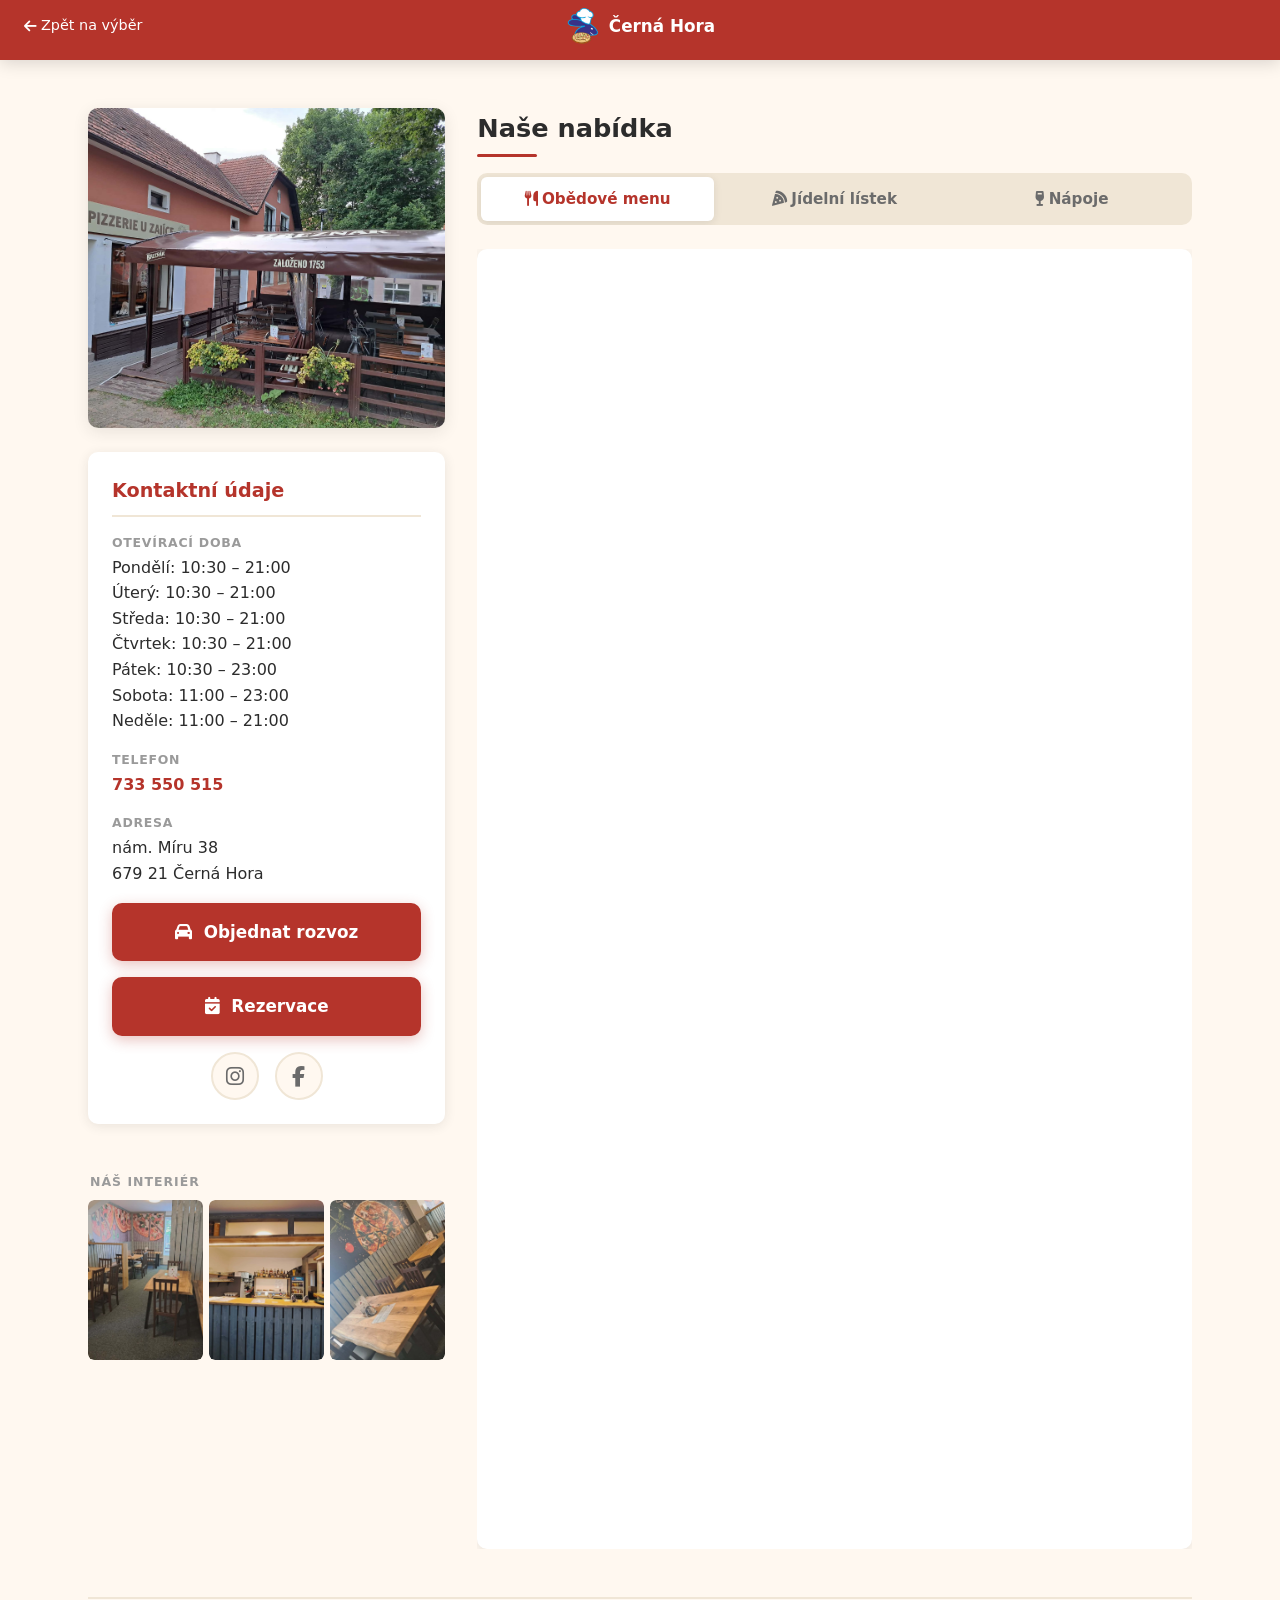
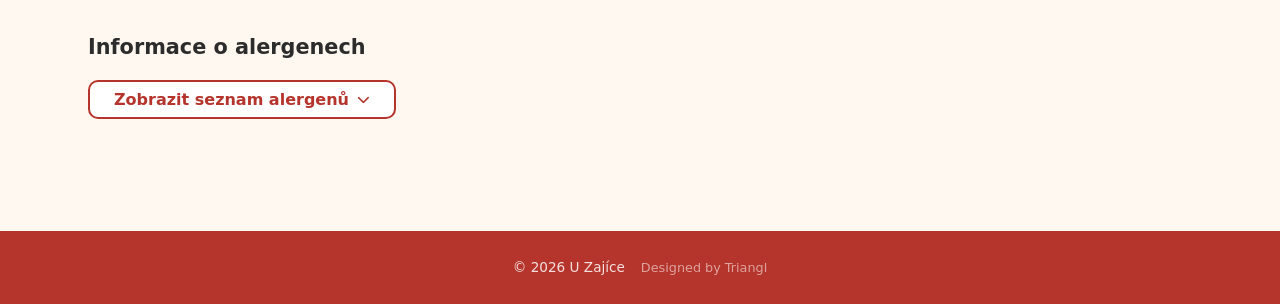
==== commit 54a54484: "Add files via upload" ====
--- a/cerna-hora.html
+++ b/cerna-hora.html
@@ -61,8 +61,20 @@
           </div>
 
           <a href="rozvoz.html" class="btn-primary">
-            <i class="fa-solid fa-motorcycle"></i>&nbsp; Objednat rozvoz
+            <i class="fa-solid fa-car"></i>&nbsp; Objednat rozvoz
           </a>
+          <a href="rezervace-cerna-hora.html" class="btn-primary">
+            <i class="fa-solid fa-calendar-check"></i>&nbsp; Rezervace
+          </a>
+
+          <div class="social-links">
+            <a href="https://www.instagram.com/pizzerieuzajice" target="_blank" rel="noopener noreferrer" class="social-link social-link--instagram" aria-label="Instagram">
+              <i class="fa-brands fa-instagram"></i>
+            </a>
+            <a href="https://www.facebook.com/pizzerieuzajice/?locale=cs_CZ" target="_blank" rel="noopener noreferrer" class="social-link social-link--facebook" aria-label="Facebook">
+              <i class="fa-brands fa-facebook-f"></i>
+            </a>
+          </div>
         </div>
 
         <div class="interior-gallery interior-gallery--static">
@@ -309,11 +321,10 @@
   </div>
 
   <footer class="site-footer">
-    &copy; 2026 Pizzerie U Zajíce<br>
+    &copy; 2026 U Zajíce<br>
     <span class="site-footer__credit">Designed by Triangl</span>
   </footer>
 
-  <!-- Lightbox – nápoje -->
   <div class="lightbox" id="drinks-lightbox" role="dialog" aria-label="Zvětšený obrázek">
     <button class="lightbox__close" aria-label="Zavřít"><i class="fa-solid fa-xmark"></i></button>
     <button class="lightbox__arrow lightbox__arrow--left" aria-label="Předchozí"><i class="fa-solid fa-chevron-left"></i></button>
@@ -323,7 +334,6 @@
     <button class="lightbox__arrow lightbox__arrow--right" aria-label="Další"><i class="fa-solid fa-chevron-right"></i></button>
   </div>
 
-  <!-- Lightbox – interiér -->
   <div class="lightbox" id="interior-lightbox" role="dialog" aria-label="Zvětšený obrázek interiéru">
     <button class="lightbox__close" aria-label="Zavřít"><i class="fa-solid fa-xmark"></i></button>
     <button class="lightbox__arrow lightbox__arrow--left" aria-label="Předchozí"><i class="fa-solid fa-chevron-left"></i></button>
@@ -356,7 +366,7 @@
       label.textContent = isOpen ? 'Skrýt seznam alergenů' : 'Zobrazit seznam alergenů';
     });
 
-    /* ===== Nápoje galerie – auto-scroll + loop + lightbox ===== */
+
     (function() {
       var gallery = document.querySelector('.drinks-gallery');
       if (!gallery) return;
@@ -367,20 +377,18 @@
       var slides = gallery.querySelectorAll('.drinks-gallery__slide');
       var totalSlides = slides.length;
 
-      /* — Klonování pro nekonečný loop — */
-      var clonesBefore = [];
-      var clonesAfter = [];
+
+
       for (var i = 0; i < totalSlides; i++) {
         var cloneA = slides[i].cloneNode(true);
         var cloneB = slides[i].cloneNode(true);
         inner.insertBefore(cloneA, inner.firstChild);
         inner.appendChild(cloneB);
-        clonesBefore.unshift(cloneA);
-        clonesAfter.push(cloneB);
+
       }
       var allSlides = inner.querySelectorAll('.drinks-gallery__slide');
 
-      /* — Měření — */
+
       function getSlideWidth() {
         var s = allSlides[0];
         if (!s) return 0;
@@ -398,7 +406,7 @@
 
       var pos = totalSlides * getStepWidth();
       var isTransitioning = false;
-      var autoSpeed = 0.4; /* px za frame (~60fps) – pomalý posun */
+      var autoSpeed = 0.4;
       var autoRAF = null;
       var isHovered = false;
 
@@ -428,7 +436,7 @@
         isPanelActive = panel && panel.classList.contains('active');
       }
 
-      /* Sleduj přepínání tabů */
+
       document.querySelectorAll('.menu-tab').forEach(function(tab) {
         tab.addEventListener('click', function() {
           setTimeout(function() {
@@ -440,7 +448,7 @@
         });
       });
 
-      /* — Auto-scroll — */
+
       function autoScroll() {
         if (!isHovered && isPanelActive) {
           pos += autoSpeed;
@@ -454,7 +462,7 @@
       gallery.addEventListener('mouseenter', function() { isHovered = true; });
       gallery.addEventListener('mouseleave', function() { isHovered = false; });
 
-      /* — Šipky — */
+
       function slideByDir(dir) {
         if (isTransitioning) return;
         isTransitioning = true;
@@ -471,7 +479,7 @@
       btnLeft.addEventListener('click', function() { slideByDir(-1); });
       btnRight.addEventListener('click', function() { slideByDir(1); });
 
-      /* — Touch swipe — */
+
       var touchStartX = 0;
       track.addEventListener('touchstart', function(e) {
         touchStartX = e.touches[0].clientX;
@@ -483,17 +491,17 @@
         else isHovered = false;
       });
 
-      /* — Resize — */
+
       window.addEventListener('resize', function() {
         setPos(getOriginalStart(), false);
       });
 
-      /* — Start — */
+
       checkPanelActive();
       setPos(getOriginalStart(), false);
       autoRAF = requestAnimationFrame(autoScroll);
 
-      /* Pauza RAF když není tab viditelný */
+
       document.addEventListener('visibilitychange', function() {
         if (document.hidden) {
           if (autoRAF) cancelAnimationFrame(autoRAF);
@@ -502,7 +510,7 @@
         }
       });
 
-      /* ===== Lightbox ===== */
+
       var lightbox = document.getElementById('drinks-lightbox');
       var lbImg = lightbox.querySelector('.lightbox__img');
       var lbClose = lightbox.querySelector('.lightbox__close');
@@ -531,7 +539,7 @@
         }, 150);
       }
 
-      /* Klik na obrázek otevře lightbox */
+
       gallery.addEventListener('click', function(e) {
         var slide = e.target.closest('.drinks-gallery__slide');
         if (!slide) return;
@@ -558,7 +566,7 @@
       });
     })();
 
-    /* ===== Interiér galerie – statická + lightbox ===== */
+
     (function() {
       var gallery = document.querySelector('.interior-gallery--static');
       if (!gallery) return;
@@ -607,5 +615,16 @@
     })();
   </script>
 
+  <script>
+  document.querySelectorAll('a[href]').forEach(function(a){
+    var href=a.getAttribute('href');
+    if(!href||href.startsWith('#')||href.startsWith('tel')||href.startsWith('mailto')||a.target==='_blank')return;
+    a.addEventListener('click',function(e){
+      e.preventDefault();
+      document.body.classList.add('page-leaving');
+      setTimeout(function(){location.href=href;},250);
+    });
+  });
+  </script>
 </body>
 </html>
--- a/style.css
+++ b/style.css
@@ -1,4 +1,3 @@
-/* PIZZERIE U ZAJÍCE */
 :root {
   --color-cream: #FFF8F0;
   --color-cream-dark: #F0E6D6;
@@ -10,7 +9,6 @@
   --color-text-light: #6B6B6B;
   --color-text-muted: #9A9A9A;
   --color-white: #FFFFFF;
-  --color-gray-light: #EAEAEA;
   --color-gray-medium: #B0B0B0;
   --color-shadow: rgba(44, 44, 44, 0.10);
   --color-shadow-hover: rgba(44, 44, 44, 0.20);
@@ -32,23 +30,54 @@
 
 *, *::before, *::after { margin: 0; padding: 0; box-sizing: border-box; }
 html { scroll-behavior: smooth; font-size: 16px; -webkit-text-size-adjust: 100%; }
+
 body {
   font-family: var(--font-body);
   color: var(--color-text);
   background-color: var(--color-cream);
+  background-image: url('images/vzor.jpg');
+  background-position: center center;
+  background-size: cover;
+  background-attachment: fixed;
+  background-repeat: no-repeat;
   line-height: 1.6;
   min-height: 100vh;
   min-height: -webkit-fill-available;
   -webkit-font-smoothing: antialiased;
   -webkit-tap-highlight-color: transparent;
   overflow-x: hidden;
-}
+  animation: pageIn 0.35s ease;
+}
+
+body::before {
+  content: '';
+  position: fixed;
+  top: 0; left: 0; right: 0; bottom: 0;
+  background: rgba(255, 248, 240, 0.72);
+  pointer-events: none;
+  z-index: 0;
+}
+
+body.page-leaving {
+  animation: pageOut 0.25s ease forwards;
+}
+
+@keyframes pageIn {
+  from { opacity: 0; }
+  to { opacity: 1; }
+}
+
+@keyframes pageOut {
+  from { opacity: 1; }
+  to { opacity: 0; }
+}
+
 a { text-decoration: none; color: inherit; }
 img { max-width: 100%; height: auto; display: block; }
 ul, ol { list-style: none; }
 button { cursor: pointer; border: none; background: none; font-family: inherit; font-size: inherit; }
 
-/* ==================== ÚVODNÍ STRÁNKA ==================== */
+/* ===== HLAVNÍ STRÁNKA ===== */
 
 .hero-page {
   min-height: 100vh;
@@ -61,20 +90,6 @@
   text-align: center;
   position: relative;
   overflow: hidden;
-  background: url('images/pizza.jpg') center center / cover no-repeat scroll;
-}
-
-.hero-page::before {
-  content: '';
-  position: absolute;
-  top: 0; left: 0; right: 0; bottom: 0;
-  background: rgba(255, 248, 240, 0.88);
-  pointer-events: none;
-  z-index: 0;
-}
-
-@supports (background-attachment: fixed) {
-  .hero-page { background-attachment: fixed; }
 }
 
 .hero-content {
@@ -96,18 +111,24 @@
   animation: floatIn 1s ease-out;
 }
 
+.hero__welcome {
+  font-family: 'Playfair Display', Georgia, 'Times New Roman', serif;
+  font-size: 1.15rem;
+  font-weight: 400;
+  font-style: italic;
+  color: var(--color-text-light);
+  letter-spacing: 0.04em;
+  margin-bottom: var(--space-xs);
+  animation: fadeInUp 0.7s ease-out;
+}
+
 .hero__brand {
-  font-size: 2.2rem;
+  font-family: 'Playfair Display', Georgia, 'Times New Roman', serif;
+  font-size: 3.2rem;
   font-weight: 700;
   color: var(--color-brick);
-  margin-bottom: var(--space-xs);
-  animation: fadeInUp 0.8s ease-out;
-}
-
-.hero__subtitle {
-  font-size: 1.05rem;
-  color: var(--color-text-light);
   margin-bottom: var(--space-2xl);
+  letter-spacing: -0.01em;
   animation: fadeInUp 0.8s ease-out 0.1s both;
 }
 
@@ -204,7 +225,7 @@
   transform: translateX(0);
 }
 
-/* ==================== HEADER ==================== */
+/* ===== HEADER ===== */
 
 .site-header {
   position: fixed;
@@ -232,6 +253,7 @@
   border-radius: var(--radius-sm);
   transition: background var(--transition-fast);
   white-space: nowrap;
+  -webkit-tap-highlight-color: transparent;
 }
 
 .site-header__back:hover {
@@ -260,7 +282,7 @@
   white-space: nowrap;
 }
 
-/* ==================== PODSTRÁNKY – OBSAH ==================== */
+/* ===== PODSTRÁNKY ===== */
 
 .page-content {
   margin-top: 60px;
@@ -268,6 +290,8 @@
   max-width: 1200px;
   margin-left: auto;
   margin-right: auto;
+  position: relative;
+  z-index: 1;
 }
 
 .main-layout {
@@ -346,9 +370,10 @@
   font-weight: 700;
   text-align: center;
   border-radius: var(--radius-md);
-  transition: background var(--transition-fast), transform var(--transition-fast);
+  transition: background var(--transition-fast), transform var(--transition-fast), box-shadow var(--transition-fast);
   box-shadow: 0 4px 14px rgba(181, 52, 43, 0.3);
   margin-top: var(--space-md);
+  -webkit-tap-highlight-color: transparent;
 }
 
 .btn-primary:hover {
@@ -361,7 +386,7 @@
   transform: translateY(0);
 }
 
-/* ==================== MENU TABY ==================== */
+/* ===== MENU TABY ===== */
 
 .menu-column {
   min-width: 0;
@@ -397,6 +422,8 @@
   padding: 4px;
   border-radius: var(--radius-md);
   margin-bottom: var(--space-lg);
+  overflow-x: auto;
+  -webkit-overflow-scrolling: touch;
 }
 
 .menu-tab {
@@ -410,6 +437,11 @@
   transition: all var(--transition-fast);
   text-align: center;
   white-space: nowrap;
+  -webkit-tap-highlight-color: transparent;
+  min-height: 44px;
+  display: flex;
+  align-items: center;
+  justify-content: center;
 }
 
 .menu-tab:hover {
@@ -459,7 +491,7 @@
   display: block;
 }
 
-/* ==================== NÁPOJOVÝ LÍSTEK ==================== */
+/* ===== NÁPOJE ===== */
 
 .drinks-gallery {
   position: relative;
@@ -476,6 +508,7 @@
   border-radius: var(--radius-lg);
   flex: 1;
   min-width: 0;
+  touch-action: pan-y;
 }
 
 .drinks-gallery__inner {
@@ -503,10 +536,6 @@
 .drinks-gallery__slide img:hover {
   transform: scale(1.03);
   cursor: zoom-in;
-}
-
-.drinks-gallery__track {
-  touch-action: pan-y;
 }
 
 .drinks-gallery__arrow {
@@ -524,6 +553,7 @@
   flex-shrink: 0;
   box-shadow: 0 2px 8px var(--color-shadow);
   z-index: 2;
+  -webkit-tap-highlight-color: transparent;
 }
 
 .drinks-gallery__arrow:hover {
@@ -577,22 +607,10 @@
   gap: 0;
 }
 
-.drinks-item--desc {
-  flex-wrap: wrap;
-}
-
-.drinks-item--desc .drinks-item__name {
-  font-weight: 600;
-}
-
-.drinks-item--info {
-  color: var(--color-text-muted);
-}
-
-.drinks-item--info .drinks-item__name {
-  font-weight: 400;
-  font-style: italic;
-}
+.drinks-item--desc { flex-wrap: wrap; }
+.drinks-item--desc .drinks-item__name { font-weight: 600; }
+.drinks-item--info { color: var(--color-text-muted); }
+.drinks-item--info .drinks-item__name { font-weight: 400; font-style: italic; }
 
 .drinks-item__dots {
   flex: 1;
@@ -630,7 +648,48 @@
   flex-shrink: 0;
 }
 
-/* ==================== INTERIÉR GALERIE ==================== */
+/* ===== SOCIÁLNÍ SÍTĚ ===== */
+
+.social-links {
+  display: flex;
+  gap: var(--space-md);
+  justify-content: center;
+  margin-top: var(--space-md);
+}
+
+.social-link {
+  display: flex;
+  align-items: center;
+  justify-content: center;
+  width: 48px;
+  height: 48px;
+  border-radius: 50%;
+  font-size: 1.3rem;
+  transition: all var(--transition-fast);
+  border: 2px solid var(--color-cream-dark);
+  background: var(--color-cream);
+  color: var(--color-text-light);
+  -webkit-tap-highlight-color: transparent;
+}
+
+.social-link:hover {
+  transform: translateY(-3px);
+  box-shadow: 0 4px 14px var(--color-shadow-hover);
+}
+
+.social-link--facebook:hover {
+  background: #1877F2;
+  color: var(--color-white);
+  border-color: #1877F2;
+}
+
+.social-link--instagram:hover {
+  background: linear-gradient(45deg, #f09433, #e6683c, #dc2743, #cc2366, #bc1888);
+  color: var(--color-white);
+  border-color: #cc2366;
+}
+
+/* ===== INTERIÉR GALERIE ===== */
 
 .interior-gallery {
   margin-top: var(--space-lg);
@@ -672,7 +731,7 @@
   opacity: 0.9;
 }
 
-/* ==================== LIGHTBOX ==================== */
+/* ===== LIGHTBOX ===== */
 
 .lightbox {
   display: none;
@@ -707,6 +766,7 @@
   justify-content: center;
   transition: all var(--transition-fast);
   z-index: 10;
+  -webkit-tap-highlight-color: transparent;
 }
 
 .lightbox__close:hover {
@@ -748,6 +808,7 @@
   justify-content: center;
   transition: all var(--transition-fast);
   z-index: 10;
+  -webkit-tap-highlight-color: transparent;
 }
 
 .lightbox__arrow:hover {
@@ -756,26 +817,10 @@
   transform: translateY(-50%) scale(1.1);
 }
 
-.lightbox__arrow--left {
-  left: var(--space-lg);
-}
-
-.lightbox__arrow--right {
-  right: var(--space-lg);
-}
-
-@media (max-width: 599px) {
-  .lightbox__arrow {
-    width: 40px;
-    height: 40px;
-    font-size: 0.9rem;
-  }
-  .lightbox__arrow--left { left: var(--space-sm); }
-  .lightbox__arrow--right { right: var(--space-sm); }
-  .lightbox__close { top: var(--space-sm); right: var(--space-sm); width: 40px; height: 40px; font-size: 1.1rem; }
-}
-
-/* ==================== ALERGENY ==================== */
+.lightbox__arrow--left { left: var(--space-lg); }
+.lightbox__arrow--right { right: var(--space-lg); }
+
+/* ===== ALERGENY ===== */
 
 .allergens-section {
   margin-top: var(--space-2xl);
@@ -802,6 +847,7 @@
   border: 2px solid var(--color-brick);
   border-radius: var(--radius-md);
   transition: all var(--transition-fast);
+  -webkit-tap-highlight-color: transparent;
 }
 
 .btn-allergens:hover {
@@ -842,9 +888,7 @@
   color: var(--color-text);
 }
 
-.allergens-list__item:last-child {
-  border-bottom: none;
-}
+.allergens-list__item:last-child { border-bottom: none; }
 
 .allergens-list__number {
   display: inline-flex;
@@ -861,7 +905,7 @@
   vertical-align: middle;
 }
 
-/* ==================== ROZVOZ ==================== */
+/* ===== ROZVOZ ===== */
 
 .delivery-page {
   margin-top: 60px;
@@ -869,6 +913,8 @@
   max-width: 900px;
   margin-left: auto;
   margin-right: auto;
+  position: relative;
+  z-index: 1;
 }
 
 .delivery-hero {
@@ -909,6 +955,8 @@
   align-items: center;
   justify-content: center;
   gap: var(--space-sm);
+  -webkit-tap-highlight-color: transparent;
+  min-height: 44px;
 }
 
 .delivery-tab__img {
@@ -921,13 +969,8 @@
   flex-shrink: 0;
 }
 
-.delivery-tab.active .delivery-tab__img {
-  border-color: var(--color-brick);
-}
-
-.delivery-tab:hover {
-  color: var(--color-text);
-}
+.delivery-tab.active .delivery-tab__img { border-color: var(--color-brick); }
+.delivery-tab:hover { color: var(--color-text); }
 
 .delivery-tab.active {
   background: var(--color-white);
@@ -940,9 +983,7 @@
   animation: fadeIn 0.3s ease;
 }
 
-.delivery-panel.active {
-  display: block;
-}
+.delivery-panel.active { display: block; }
 
 .delivery-text {
   font-size: 1rem;
@@ -972,10 +1013,7 @@
   font-size: 0.9rem;
 }
 
-.delivery-table thead {
-  background: var(--color-brick);
-  color: var(--color-white);
-}
+.delivery-table thead { background: var(--color-brick); color: var(--color-white); }
 
 .delivery-table th {
   padding: var(--space-sm) var(--space-md);
@@ -993,10 +1031,7 @@
   border-bottom: 1px solid var(--color-cream-dark);
 }
 
-.delivery-table td:not(:first-child) {
-  text-align: center;
-  font-weight: 600;
-}
+.delivery-table td:not(:first-child) { text-align: center; font-weight: 600; }
 
 .delivery-table tbody tr { transition: background var(--transition-fast); }
 .delivery-table tbody tr:hover { background: var(--color-cream-warm); }
@@ -1005,7 +1040,6 @@
 
 .delivery-table__price { font-weight: 700; color: var(--color-brick) !important; }
 .delivery-table__free { font-size: 0.85rem; color: var(--color-olive) !important; }
-
 .delivery-table__free::before { content: 'od '; font-weight: 400; color: var(--color-text-light); }
 .delivery-table__free::after { content: ' Kč'; font-size: 0.8rem; }
 .delivery-table__price::after { content: ' Kč'; font-size: 0.8rem; font-weight: 400; color: var(--color-text-light); }
@@ -1021,7 +1055,7 @@
   line-height: 1.6;
 }
 
-/* ==================== RAUTY ==================== */
+/* ===== RAUTY ===== */
 
 .rauty-page {
   margin-top: 60px;
@@ -1029,6 +1063,8 @@
   max-width: 1000px;
   margin-left: auto;
   margin-right: auto;
+  position: relative;
+  z-index: 1;
 }
 
 .rauty-intro {
@@ -1051,23 +1087,12 @@
   margin: 0 auto;
 }
 
-/* Fotogalerie rautů – JS auto-scroll */
-.rauty-gallery-section {
-  margin-bottom: var(--space-2xl);
-}
-
-.rauty-scroll-gallery .drinks-gallery__slide {
-  width: 300px;
-}
-
-.rauty-scroll-gallery .drinks-gallery__slide img {
-  height: 200px;
-}
-
-/* Ceník rautů */
-.rauty-pricing {
-  margin-bottom: var(--space-2xl);
-}
+.rauty-gallery-section { margin-bottom: var(--space-2xl); }
+
+.rauty-scroll-gallery .drinks-gallery__slide { width: 300px; }
+.rauty-scroll-gallery .drinks-gallery__slide img { height: 200px; }
+
+.rauty-pricing { margin-bottom: var(--space-2xl); }
 
 .rauty-pricing__title {
   font-size: 1.5rem;
@@ -1158,9 +1183,10 @@
   border-radius: var(--radius-md);
   font-size: 1.2rem;
   font-weight: 700;
-  transition: background var(--transition-fast), transform var(--transition-fast);
+  transition: background var(--transition-fast), transform var(--transition-fast), box-shadow var(--transition-fast);
   box-shadow: 0 4px 14px rgba(181, 52, 43, 0.3);
   min-width: 250px;
+  -webkit-tap-highlight-color: transparent;
 }
 
 .rauty-contact__phone:hover {
@@ -1171,37 +1197,116 @@
 
 .rauty-contact__label { font-size: 0.8rem; font-weight: 500; opacity: 0.85; margin-bottom: 2px; }
 
-/* ==================== FOOTER ==================== */
+/* ===== FOOTER ===== */
 
 .site-footer {
   text-align: center;
-  padding: var(--space-xl) var(--space-md);
+  padding: var(--space-lg) var(--space-md);
   margin-top: var(--space-3xl);
-  color: var(--color-text-muted);
+  background: var(--color-brick);
+  color: rgba(255, 255, 255, 0.85);
   font-size: 0.85rem;
-  border-top: 1px solid var(--color-cream-dark);
   line-height: 1.8;
+  position: relative;
+  z-index: 1;
+  display: flex;
+  align-items: center;
+  justify-content: center;
+  gap: var(--space-md);
+  flex-wrap: wrap;
+}
+
+.site-footer__copy {
+  color: rgba(255, 255, 255, 0.9);
+}
+
+.site-footer__divider {
+  color: rgba(255, 255, 255, 0.3);
 }
 
 .site-footer__credit {
   font-size: 0.8rem;
-  color: var(--color-text-muted);
-  opacity: 0.7;
-}
-
-/* ==================== ANIMACE ==================== */
+  color: rgba(255, 255, 255, 0.55);
+}
+
+/* ===== COOKIES ===== */
+
+.cookie-banner {
+  position: fixed;
+  bottom: 0;
+  left: 0;
+  right: 0;
+  z-index: 9998;
+  background: var(--color-text);
+  color: rgba(255, 255, 255, 0.85);
+  padding: var(--space-md);
+  box-shadow: 0 -4px 20px rgba(0, 0, 0, 0.2);
+  animation: cookieSlideUp 0.5s ease-out;
+}
+
+.cookie-banner--hidden {
+  animation: cookieSlideDown 0.35s ease-in forwards;
+}
+
+.cookie-banner__inner {
+  max-width: 900px;
+  margin: 0 auto;
+  display: flex;
+  align-items: center;
+  gap: var(--space-lg);
+  flex-wrap: wrap;
+  justify-content: center;
+}
+
+.cookie-banner__text {
+  font-size: 0.88rem;
+  line-height: 1.6;
+  flex: 1;
+  min-width: 240px;
+}
+
+.cookie-banner__btn {
+  padding: var(--space-sm) var(--space-xl);
+  background: var(--color-brick);
+  color: var(--color-white);
+  font-size: 0.9rem;
+  font-weight: 600;
+  border-radius: var(--radius-sm);
+  cursor: pointer;
+  border: none;
+  transition: background var(--transition-fast);
+  white-space: nowrap;
+  -webkit-tap-highlight-color: transparent;
+}
+
+.cookie-banner__btn:hover {
+  background: var(--color-brick-dark);
+}
+
+@keyframes cookieSlideUp {
+  from { transform: translateY(100%); opacity: 0; }
+  to { transform: translateY(0); opacity: 1; }
+}
+
+@keyframes cookieSlideDown {
+  from { transform: translateY(0); opacity: 1; }
+  to { transform: translateY(100%); opacity: 0; }
+}
+
+/* ===== ANIMACE ===== */
 
 @keyframes fadeInDown { from { opacity: 0; transform: translateY(-30px); } to { opacity: 1; transform: translateY(0); } }
 @keyframes fadeInUp { from { opacity: 0; transform: translateY(30px); } to { opacity: 1; transform: translateY(0); } }
 @keyframes floatIn { from { opacity: 0; transform: translateY(-20px) scale(0.95); } to { opacity: 1; transform: translateY(0) scale(1); } }
 
-/* ==================== RESPONSIVITA ==================== */
+/* ===== RESPONSIVITA ===== */
 
 @media (min-width: 600px) {
   .location-cards { grid-template-columns: 1fr 1fr; }
   .loc-card__img-wrap { height: 230px; }
   .hero__logo { width: 220px; height: 220px; }
-  .hero__brand { font-size: 2.6rem; }
+  .hero__brand { font-size: 3.6rem; }
+  .hero__welcome { font-size: 1.25rem; }
   .info-column__photo { height: 260px; }
   .delivery-table { font-size: 1rem; }
   .delivery-table th, .delivery-table td { padding: var(--space-sm) var(--space-lg); }
@@ -1218,7 +1323,8 @@
   .location-cards { grid-template-columns: 1fr 1fr 1fr; }
   .loc-card__img-wrap { height: 260px; }
   .hero__logo { width: 250px; height: 250px; }
-  .hero__brand { font-size: 3rem; }
+  .hero__brand { font-size: 4.2rem; }
+  .hero__welcome { font-size: 1.35rem; }
   .main-layout { grid-template-columns: 1fr 2fr; }
   .info-column__photo { height: 320px; }
   .page-content { padding: var(--space-xl) var(--space-2xl); }
@@ -1238,11 +1344,13 @@
 
 @media (max-width: 599px) {
   .drinks-list { grid-template-columns: 1fr; }
+  .social-link { width: 44px; height: 44px; font-size: 1.2rem; }
 }
 
 @media (max-width: 400px) {
   .loc-card__name { font-size: 1.2rem; }
-  .hero__brand { font-size: 1.8rem; }
+  .hero__brand { font-size: 2.4rem; }
+  .hero__welcome { font-size: 0.95rem; }
   .hero__logo { width: 140px; height: 140px; }
   .menu-tab { font-size: 0.75rem; padding: var(--space-xs) var(--space-sm); }
   .delivery-table { font-size: 0.82rem; }
@@ -1264,4 +1372,8 @@
   .drinks-item__name { font-size: 0.82rem; }
   .drinks-item__price { font-size: 0.82rem; }
   .drinks-item__dots { min-width: 10px; }
-}
+  .lightbox__arrow { width: 40px; height: 40px; font-size: 0.9rem; }
+  .lightbox__arrow--left { left: var(--space-sm); }
+  .lightbox__arrow--right { right: var(--space-sm); }
+  .lightbox__close { top: var(--space-sm); right: var(--space-sm); width: 40px; height: 40px; font-size: 1.1rem; }
+}
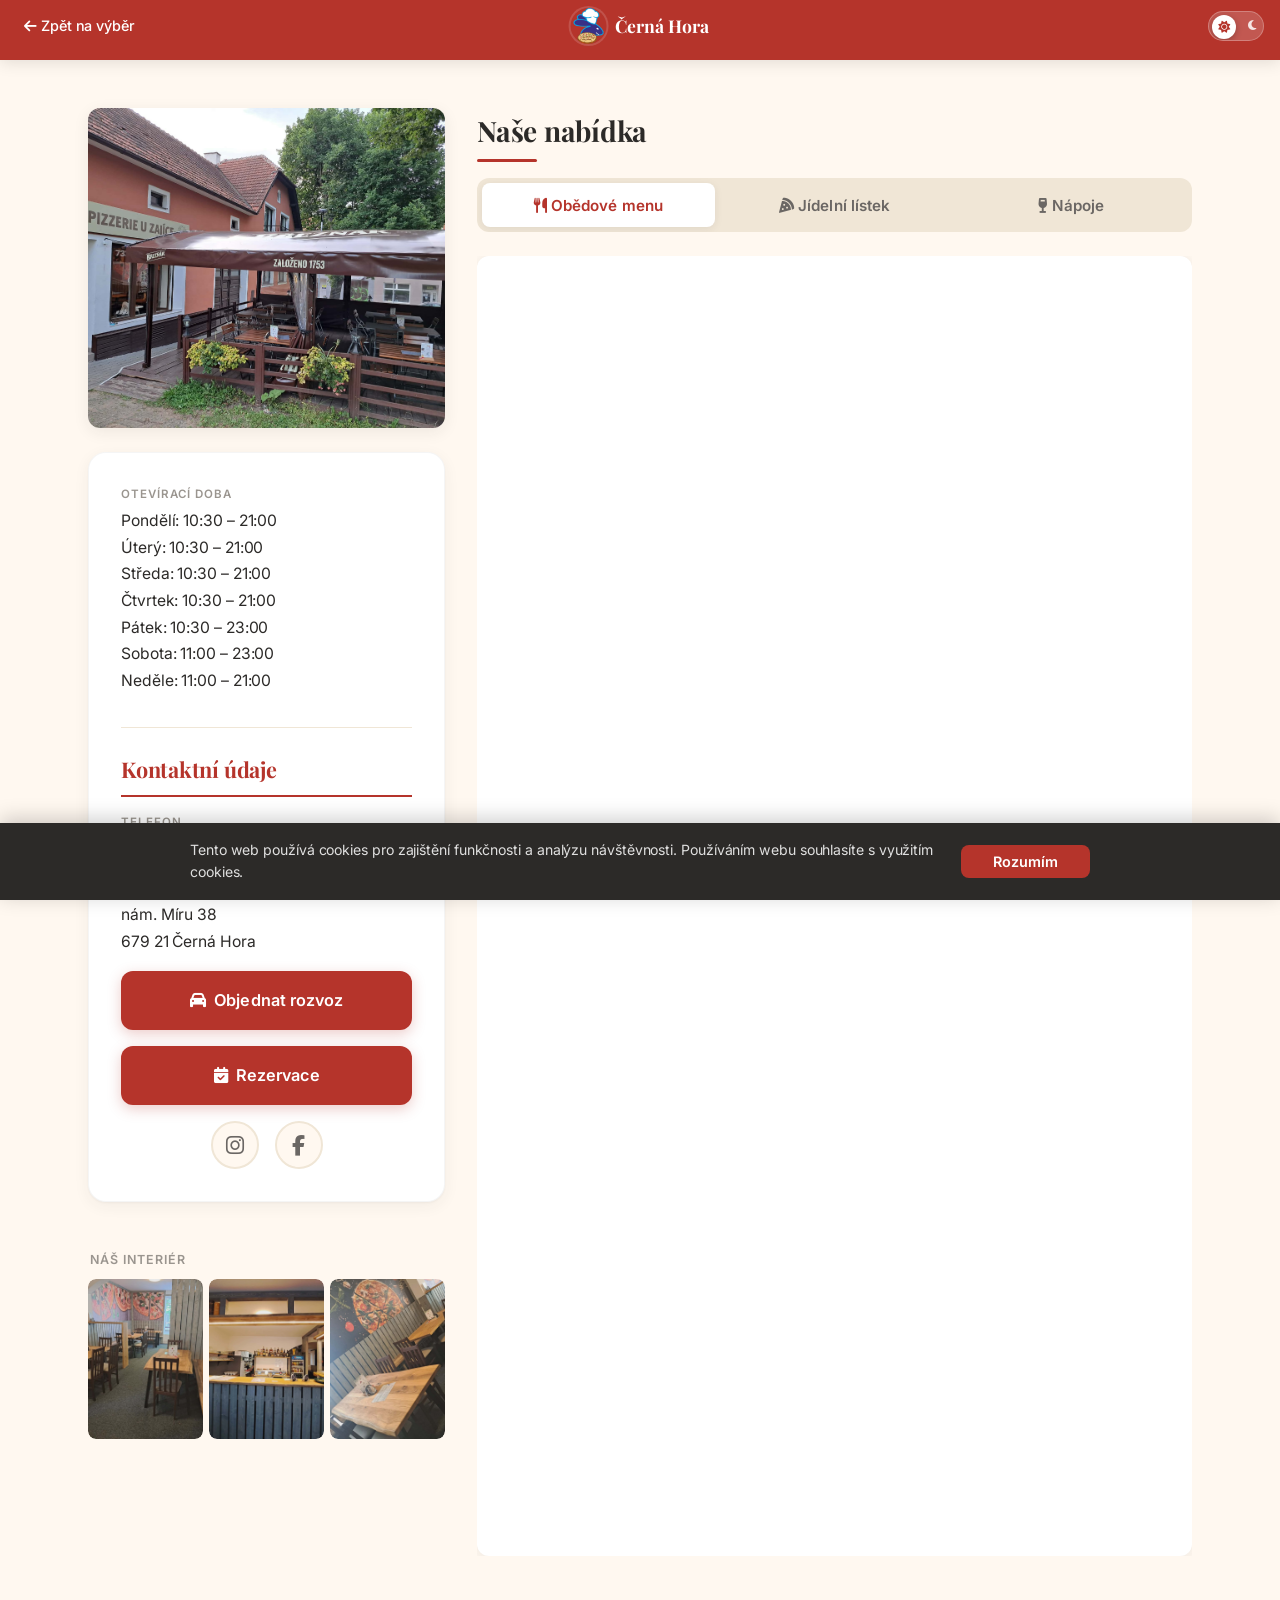
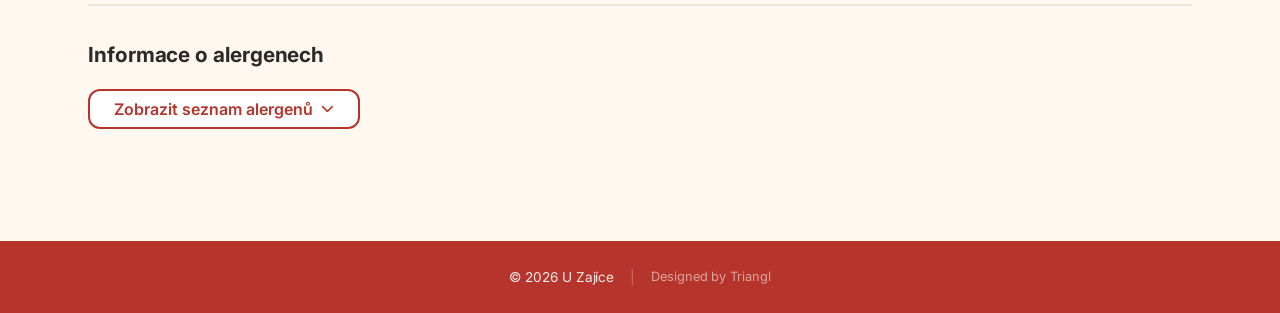
==== commit ca9f8cb4: "Add files via upload" ====
--- a/cerna-hora.html
+++ b/cerna-hora.html
@@ -4,11 +4,22 @@
   <meta charset="UTF-8">
   <meta name="viewport" content="width=device-width, initial-scale=1.0, viewport-fit=cover">
   <meta name="description" content="Pizzerie U Zajíce – Černá Hora. Aktuální menu, kontakty a objednávka rozvozu.">
-  <meta name="theme-color" content="#B5342B">
+  <meta name="theme-color" content="#B5342B" media="(prefers-color-scheme: light)">
+  <meta name="theme-color" content="#1A1512" media="(prefers-color-scheme: dark)">
   <title>Pizzerie U Zajíce – Černá Hora</title>
+  <link rel="preconnect" href="https://fonts.googleapis.com">
+  <link rel="preconnect" href="https://fonts.gstatic.com" crossorigin>
+  <link rel="stylesheet" href="https://fonts.googleapis.com/css2?family=Playfair+Display:wght@600;700;800&family=Inter:wght@400;500;600;700&display=swap">
   <link rel="stylesheet" href="style.css">
   <link rel="icon" href="images/zajic.png" type="image/png">
   <link rel="stylesheet" href="https://cdnjs.cloudflare.com/ajax/libs/font-awesome/6.5.1/css/all.min.css">
+  <script>
+    (function(){
+      var t = localStorage.getItem('uzajice-theme');
+      if (!t) t = matchMedia('(prefers-color-scheme: dark)').matches ? 'dark' : 'light';
+      if (t === 'dark') document.documentElement.setAttribute('data-theme', 'dark');
+    })();
+  </script>
 </head>
 <body>
 
@@ -17,6 +28,16 @@
       <i class="fa-solid fa-arrow-left"></i>
       <span>Zpět na výběr</span>
     </a>
+    <button class="theme-toggle" aria-label="Přepnout motiv" title="Přepnout motiv">
+      <span class="theme-toggle__track">
+        <i class="fa-solid fa-sun"></i>
+        <i class="fa-solid fa-moon"></i>
+      </span>
+      <span class="theme-toggle__thumb">
+        <i class="fa-solid fa-sun theme-toggle__icon theme-toggle__icon--sun"></i>
+        <i class="fa-solid fa-moon theme-toggle__icon theme-toggle__icon--moon"></i>
+      </span>
+    </button>
     <div class="site-header__center">
       <img src="images/zajic.png" alt="Logo" class="site-header__logo">
       <span class="site-header__location">Černá Hora</span>
@@ -27,11 +48,9 @@
     <div class="main-layout">
 
       <aside class="info-column">
-        <img src="images/cernahora.jpg" alt="Pizzerie U Zajíce – budova v Černé Hoře" class="info-column__photo">
+        <img loading="lazy" src="images/cernahora.jpg" alt="Pizzerie U Zajíce – budova v Černé Hoře" class="info-column__photo">
 
         <div class="contact-box">
-          <h2 class="contact-box__title">Kontaktní údaje</h2>
-
           <div class="contact-box__item">
             <div class="contact-box__label">Otevírací doba</div>
             <div class="contact-box__value">
@@ -45,6 +64,8 @@
             </div>
           </div>
 
+          <h2 class="contact-box__title">Kontaktní údaje</h2>
+
           <div class="contact-box__item">
             <div class="contact-box__label">Telefon</div>
             <div class="contact-box__value">
@@ -60,10 +81,10 @@
             </div>
           </div>
 
-          <a href="rozvoz.html" class="btn-primary">
+          <a href="rozvoz.html?provozovna=cerna-hora" class="btn-primary">
             <i class="fa-solid fa-car"></i>&nbsp; Objednat rozvoz
           </a>
-          <a href="rezervace-cerna-hora.html" class="btn-primary">
+          <a href="tel:+420733550515" class="btn-primary">
             <i class="fa-solid fa-calendar-check"></i>&nbsp; Rezervace
           </a>
 
@@ -321,15 +342,23 @@
   </div>
 
   <footer class="site-footer">
-    &copy; 2026 U Zajíce<br>
+    <span class="site-footer__copy">&copy; 2026 U Zajíce</span>
+    <span class="site-footer__divider">|</span>
     <span class="site-footer__credit">Designed by Triangl</span>
   </footer>
+
+  <div class="cookie-banner" id="cookie-banner" role="dialog" aria-label="Cookies">
+    <div class="cookie-banner__inner">
+      <p class="cookie-banner__text">Tento web používá cookies pro zajištění funkčnosti a analýzu návštěvnosti. Používáním webu souhlasíte s využitím cookies.</p>
+      <button class="cookie-banner__btn" id="cookie-accept">Rozumím</button>
+    </div>
+  </div>
 
   <div class="lightbox" id="drinks-lightbox" role="dialog" aria-label="Zvětšený obrázek">
     <button class="lightbox__close" aria-label="Zavřít"><i class="fa-solid fa-xmark"></i></button>
     <button class="lightbox__arrow lightbox__arrow--left" aria-label="Předchozí"><i class="fa-solid fa-chevron-left"></i></button>
     <div class="lightbox__img-wrap">
-      <img class="lightbox__img" src="" alt="Nápoj">
+      <img loading="lazy" class="lightbox__img" src="" alt="Nápoj">
     </div>
     <button class="lightbox__arrow lightbox__arrow--right" aria-label="Další"><i class="fa-solid fa-chevron-right"></i></button>
   </div>
@@ -338,7 +367,7 @@
     <button class="lightbox__close" aria-label="Zavřít"><i class="fa-solid fa-xmark"></i></button>
     <button class="lightbox__arrow lightbox__arrow--left" aria-label="Předchozí"><i class="fa-solid fa-chevron-left"></i></button>
     <div class="lightbox__img-wrap">
-      <img class="lightbox__img" src="" alt="Interiér">
+      <img loading="lazy" class="lightbox__img" src="" alt="Interiér">
     </div>
     <button class="lightbox__arrow lightbox__arrow--right" aria-label="Další"><i class="fa-solid fa-chevron-right"></i></button>
   </div>
@@ -616,6 +645,19 @@
   </script>
 
   <script>
+  (function(){
+    var banner=document.getElementById('cookie-banner');
+    var btn=document.getElementById('cookie-accept');
+    if(localStorage.getItem('cookies-accepted')){banner.remove();return;}
+    btn.addEventListener('click',function(){
+      localStorage.setItem('cookies-accepted','1');
+      banner.classList.add('cookie-banner--hidden');
+      setTimeout(function(){banner.remove();},400);
+    });
+  })();
+  </script>
+
+  <script>
   document.querySelectorAll('a[href]').forEach(function(a){
     var href=a.getAttribute('href');
     if(!href||href.startsWith('#')||href.startsWith('tel')||href.startsWith('mailto')||a.target==='_blank')return;
@@ -626,5 +668,47 @@
     });
   });
   </script>
+  <script>
+  (function(){
+    var html = document.documentElement;
+    function current(){ return html.getAttribute('data-theme') === 'dark' ? 'dark' : 'light'; }
+    function set(theme){
+      if (theme === 'dark') html.setAttribute('data-theme', 'dark');
+      else html.removeAttribute('data-theme');
+      try { localStorage.setItem('uzajice-theme', theme); } catch(e) {}
+      document.querySelectorAll('.theme-toggle').forEach(function(btn){
+        btn.setAttribute('aria-checked', theme === 'dark' ? 'true' : 'false');
+      });
+    }
+    function toggle(e){
+      var next = current() === 'dark' ? 'light' : 'dark';
+      var x = e.clientX, y = e.clientY;
+      var end = Math.hypot(Math.max(x, innerWidth - x), Math.max(y, innerHeight - y));
+      if (document.startViewTransition && !matchMedia('(prefers-reduced-motion: reduce)').matches) {
+        html.style.setProperty('--reveal-x', x + 'px');
+        html.style.setProperty('--reveal-y', y + 'px');
+        html.style.setProperty('--reveal-r', end + 'px');
+        document.startViewTransition(function(){ set(next); });
+      } else {
+        set(next);
+      }
+    }
+    document.querySelectorAll('.theme-toggle').forEach(function(btn){
+      btn.setAttribute('role', 'switch');
+      btn.setAttribute('tabindex', '0');
+      btn.setAttribute('aria-checked', current() === 'dark' ? 'true' : 'false');
+      btn.addEventListener('click', function(e){ e.preventDefault(); e.stopPropagation(); toggle(e); });
+      btn.addEventListener('keydown', function(e){
+        if (e.key === 'Enter' || e.key === ' ') { e.preventDefault(); toggle(e); }
+      });
+    });
+    try {
+      matchMedia('(prefers-color-scheme: dark)').addEventListener('change', function(e){
+        if (localStorage.getItem('uzajice-theme')) return;
+        set(e.matches ? 'dark' : 'light');
+      });
+    } catch(e) {}
+  })();
+  </script>
 </body>
 </html>
--- a/style.css
+++ b/style.css
@@ -5,14 +5,17 @@
   --color-brick: #B5342B;
   --color-brick-dark: #8E2A23;
   --color-olive: #5C6B3C;
-  --color-text: #2C2C2C;
-  --color-text-light: #6B6B6B;
-  --color-text-muted: #9A9A9A;
+  --color-text: #2C2A28;
+  --color-text-light: #6B6764;
+  --color-text-muted: #9A958F;
   --color-white: #FFFFFF;
   --color-gray-medium: #B0B0B0;
-  --color-shadow: rgba(44, 44, 44, 0.10);
-  --color-shadow-hover: rgba(44, 44, 44, 0.20);
-  --font-body: 'Segoe UI', system-ui, -apple-system, sans-serif;
+  --color-shadow: rgba(44, 44, 44, 0.08);
+  --color-shadow-hover: rgba(44, 44, 44, 0.18);
+  --bg-image: url('images/pozadi.png');
+  --bg-overlay: rgba(255, 248, 240, 0.74);
+  --font-body: 'Inter', 'Segoe UI', system-ui, -apple-system, sans-serif;
+  --font-heading: 'Playfair Display', Georgia, 'Times New Roman', serif;
   --space-xs: 0.25rem;
   --space-sm: 0.5rem;
   --space-md: 1rem;
@@ -20,12 +23,182 @@
   --space-xl: 2rem;
   --space-2xl: 3rem;
   --space-3xl: 4rem;
-  --radius-sm: 6px;
-  --radius-md: 10px;
-  --radius-lg: 16px;
-  --transition-fast: 0.2s ease;
-  --transition-normal: 0.3s ease;
-  --transition-slow: 0.4s ease;
+  --radius-sm: 8px;
+  --radius-md: 12px;
+  --radius-lg: 18px;
+  --transition-fast: 0.18s cubic-bezier(0.4, 0, 0.2, 1);
+  --transition-normal: 0.28s cubic-bezier(0.4, 0, 0.2, 1);
+  --transition-slow: 0.4s cubic-bezier(0.4, 0, 0.2, 1);
+  --shadow-card: 0 1px 2px rgba(44,44,44,0.04), 0 4px 16px rgba(44,44,44,0.06);
+  --shadow-card-hover: 0 4px 8px rgba(44,44,44,0.06), 0 12px 32px rgba(44,44,44,0.12);
+}
+
+[data-theme="dark"] {
+  --color-cream: #15110E;
+  --color-cream-dark: #221C18;
+  --color-cream-warm: #1C1714;
+  --color-brick: #FF7567;
+  --color-brick-dark: #E55A4C;
+  --color-olive: #B4D088;
+  --color-text: #F5ECDC;
+  --color-text-light: #D4C7B3;
+  --color-text-muted: #A89B85;
+  --color-white: #221C18;
+  --color-gray-medium: #5A5048;
+  --color-shadow: rgba(0, 0, 0, 0.4);
+  --color-shadow-hover: rgba(0, 0, 0, 0.6);
+  --bg-image: url('images/pozadi-dark.png');
+  --bg-overlay: rgba(15, 11, 9, 0.9);
+  --shadow-card: 0 1px 2px rgba(0,0,0,0.2), 0 4px 16px rgba(0,0,0,0.3);
+  --shadow-card-hover: 0 4px 8px rgba(0,0,0,0.3), 0 12px 32px rgba(0,0,0,0.45);
+  color-scheme: dark;
+}
+
+[data-theme="dark"] body {
+  background-color: #15110E;
+  color: #F5ECDC;
+}
+
+[data-theme="dark"] .site-header {
+  background: #2A1E1B;
+  color: #FFFFFF;
+  border-bottom: 1px solid rgba(255, 117, 103, 0.15);
+}
+
+[data-theme="dark"] .site-footer {
+  background: #2A1E1B;
+  color: rgba(245, 236, 220, 0.85);
+  border-top: 1px solid rgba(255, 117, 103, 0.15);
+}
+
+[data-theme="dark"] .menu-iframe-wrap,
+[data-theme="dark"] .delivery-table-wrap,
+[data-theme="dark"] .rauty-table-wrap,
+[data-theme="dark"] .drinks-section,
+[data-theme="dark"] .contact-box,
+[data-theme="dark"] .delivery-text,
+[data-theme="dark"] .allergens-list,
+[data-theme="dark"] .rauty-contact__box,
+[data-theme="dark"] .loc-card {
+  background: #221C18;
+  color: #F5ECDC;
+}
+
+[data-theme="dark"] .menu-iframe-wrap iframe {
+  filter: invert(0.93) hue-rotate(180deg) contrast(0.92) brightness(1.05);
+}
+
+[data-theme="dark"] .menu-iframe-wrap {
+  background: #15110E;
+}
+
+[data-theme="dark"] .delivery-table tbody tr:nth-child(even),
+[data-theme="dark"] .rauty-table tbody tr:nth-child(even) {
+  background: #1C1714;
+}
+
+[data-theme="dark"] .delivery-table tbody tr:hover,
+[data-theme="dark"] .rauty-table tbody tr:hover {
+  background: #2A221D;
+}
+
+[data-theme="dark"] .delivery-table td,
+[data-theme="dark"] .rauty-table td {
+  border-bottom-color: #2A221D;
+}
+
+[data-theme="dark"] .menu-tabs,
+[data-theme="dark"] .delivery-tabs {
+  background: #1C1714;
+  border: 1px solid #2A221D;
+}
+
+[data-theme="dark"] .menu-tab,
+[data-theme="dark"] .delivery-tab {
+  color: #D4C7B3;
+}
+
+[data-theme="dark"] .menu-tab.active,
+[data-theme="dark"] .delivery-tab.active {
+  background: #221C18;
+  color: #FF7567;
+  box-shadow: 0 2px 8px rgba(0, 0, 0, 0.4);
+}
+
+[data-theme="dark"] .cookie-banner {
+  background: #221C18;
+  color: rgba(245, 236, 220, 0.9);
+  border-top: 1px solid rgba(255, 117, 103, 0.2);
+}
+
+[data-theme="dark"] .rauty-contact__phone {
+  background: #FF7567;
+  color: #15110E;
+}
+
+[data-theme="dark"] .btn-primary {
+  background: #FF7567;
+  color: #15110E;
+  box-shadow: 0 4px 14px rgba(255, 117, 103, 0.25);
+}
+
+[data-theme="dark"] .btn-primary:hover {
+  background: #FF8E82;
+  box-shadow: 0 6px 18px rgba(255, 117, 103, 0.35);
+}
+
+[data-theme="dark"] .allergens-list__number {
+  background: #FF7567;
+  color: #15110E;
+}
+
+[data-theme="dark"] .social-link {
+  background: #1C1714;
+  border-color: #2A221D;
+  color: #D4C7B3;
+}
+
+/* View Transitions API – kruhový rozjezd z místa kliknutí na přepínači */
+::view-transition-old(root),
+::view-transition-new(root) {
+  animation: none;
+  mix-blend-mode: normal;
+}
+
+::view-transition-old(root) {
+  z-index: 1;
+}
+
+::view-transition-new(root) {
+  z-index: 9999;
+}
+
+::view-transition-new(root) {
+  animation: reveal 0.55s cubic-bezier(0.4, 0, 0.2, 1);
+}
+
+@keyframes reveal {
+  from {
+    clip-path: circle(0 var(--reveal-x, 50%) var(--reveal-y, 50%) / 0);
+  }
+  to {
+    clip-path: circle(150% var(--reveal-x, 50%) var(--reveal-y, 50%) / 150%);
+  }
+}
+
+[color-scheme="light"] { color-scheme: light; }
+
+.theme-animating,
+.theme-animating *,
+.theme-animating *::before,
+.theme-animating *::after {
+  transition:
+    background-color var(--theme-switch-duration, 0.4s) ease,
+    background var(--theme-switch-duration, 0.4s) ease,
+    color var(--theme-switch-duration, 0.4s) ease,
+    border-color var(--theme-switch-duration, 0.4s) ease,
+    box-shadow var(--theme-switch-duration, 0.4s) ease,
+    fill var(--theme-switch-duration, 0.4s) ease !important;
 }
 
 *, *::before, *::after { margin: 0; padding: 0; box-sizing: border-box; }
@@ -35,25 +208,33 @@
   font-family: var(--font-body);
   color: var(--color-text);
   background-color: var(--color-cream);
-  background-image: url('images/vzor.jpg');
-  background-position: center center;
-  background-size: cover;
-  background-attachment: fixed;
-  background-repeat: no-repeat;
-  line-height: 1.6;
+  line-height: 1.65;
   min-height: 100vh;
   min-height: -webkit-fill-available;
   -webkit-font-smoothing: antialiased;
+  -moz-osx-font-smoothing: grayscale;
   -webkit-tap-highlight-color: transparent;
   overflow-x: hidden;
-  animation: pageIn 0.35s ease;
+  animation: pageIn 0.4s cubic-bezier(0.4, 0, 0.2, 1);
+  letter-spacing: -0.005em;
+}
+
+body::after {
+  content: '';
+  position: fixed;
+  top: 0; left: 0; right: 0; bottom: 0;
+  background-image: var(--bg-image);
+  background-position: center center;
+  background-size: cover;
+  background-repeat: no-repeat;
+  z-index: -1;
 }
 
 body::before {
   content: '';
   position: fixed;
   top: 0; left: 0; right: 0; bottom: 0;
-  background: rgba(255, 248, 240, 0.72);
+  background: var(--bg-overlay);
   pointer-events: none;
   z-index: 0;
 }
@@ -107,29 +288,33 @@
   height: 180px;
   object-fit: contain;
   margin-bottom: var(--space-md);
-  filter: drop-shadow(0 6px 20px rgba(0,0,0,0.15));
-  animation: floatIn 1s ease-out;
-}
+  filter: drop-shadow(0 8px 24px rgba(181, 52, 43, 0.18));
+  animation: floatIn 1s cubic-bezier(0.4, 0, 0.2, 1);
+  transition: transform var(--transition-slow);
+}
+
+.hero__logo:hover { transform: scale(1.04) rotate(-2deg); }
 
 .hero__welcome {
-  font-family: 'Playfair Display', Georgia, 'Times New Roman', serif;
-  font-size: 1.15rem;
+  font-family: var(--font-heading);
+  font-size: 1.2rem;
   font-weight: 400;
   font-style: italic;
   color: var(--color-text-light);
   letter-spacing: 0.04em;
   margin-bottom: var(--space-xs);
-  animation: fadeInUp 0.7s ease-out;
+  animation: fadeInUp 0.7s cubic-bezier(0.4, 0, 0.2, 1);
 }
 
 .hero__brand {
-  font-family: 'Playfair Display', Georgia, 'Times New Roman', serif;
-  font-size: 3.2rem;
-  font-weight: 700;
+  font-family: var(--font-heading);
+  font-size: 3.4rem;
+  font-weight: 800;
   color: var(--color-brick);
   margin-bottom: var(--space-2xl);
-  letter-spacing: -0.01em;
-  animation: fadeInUp 0.8s ease-out 0.1s both;
+  letter-spacing: -0.02em;
+  animation: fadeInUp 0.8s cubic-bezier(0.4, 0, 0.2, 1) 0.1s both;
+  line-height: 1.05;
 }
 
 .location-cards {
@@ -137,7 +322,7 @@
   grid-template-columns: 1fr;
   gap: var(--space-lg);
   width: 100%;
-  animation: fadeInUp 0.9s ease-out 0.2s both;
+  animation: fadeInUp 0.9s cubic-bezier(0.4, 0, 0.2, 1) 0.2s both;
 }
 
 .loc-card {
@@ -147,15 +332,19 @@
   background: var(--color-white);
   border-radius: var(--radius-lg);
   overflow: hidden;
-  box-shadow: 0 4px 20px var(--color-shadow);
+  box-shadow: var(--shadow-card);
   transition: transform var(--transition-normal), box-shadow var(--transition-normal);
   cursor: pointer;
-  border: 1px solid rgba(0,0,0,0.04);
+  border: 1px solid rgba(0, 0, 0, 0.04);
+}
+
+[data-theme="dark"] .loc-card {
+  border-color: rgba(255, 117, 103, 0.08);
 }
 
 .loc-card:hover {
-  transform: translateY(-8px) scale(1.01);
-  box-shadow: 0 20px 50px var(--color-shadow-hover);
+  transform: translateY(-6px);
+  box-shadow: var(--shadow-card-hover);
 }
 
 .loc-card__img-wrap {
@@ -169,8 +358,8 @@
   content: '';
   position: absolute;
   bottom: 0; left: 0; right: 0;
-  height: 50px;
-  background: linear-gradient(to top, rgba(0,0,0,0.2), transparent);
+  height: 80px;
+  background: linear-gradient(to top, rgba(0,0,0,0.35), transparent);
   pointer-events: none;
 }
 
@@ -178,28 +367,31 @@
   width: 100%;
   height: 100%;
   object-fit: cover;
-  transition: transform 0.6s ease;
+  transition: transform 0.7s cubic-bezier(0.4, 0, 0.2, 1);
 }
 
 .loc-card:hover .loc-card__img {
-  transform: scale(1.08);
+  transform: scale(1.06);
 }
 
 .loc-card__body {
-  padding: var(--space-lg);
+  padding: var(--space-lg) var(--space-lg) var(--space-xl);
   text-align: center;
 }
 
 .loc-card__name {
-  font-size: 1.4rem;
+  font-family: var(--font-heading);
+  font-size: 1.5rem;
   font-weight: 700;
   color: var(--color-brick);
   margin-bottom: var(--space-xs);
+  letter-spacing: -0.01em;
 }
 
 .loc-card__town {
-  font-size: 1rem;
+  font-size: 0.95rem;
   color: var(--color-text-light);
+  letter-spacing: 0.02em;
 }
 
 .loc-card__arrow {
@@ -239,7 +431,8 @@
   padding: var(--space-sm) var(--space-md);
   height: 60px;
   padding-top: env(safe-area-inset-top, 0px);
-  box-shadow: 0 3px 16px rgba(0,0,0,0.15);
+  box-shadow: 0 2px 16px rgba(0, 0, 0, 0.12);
+  backdrop-filter: saturate(1.2);
 }
 
 .site-header__back {
@@ -251,13 +444,17 @@
   font-weight: 500;
   padding: var(--space-xs) var(--space-sm);
   border-radius: var(--radius-sm);
-  transition: background var(--transition-fast);
+  transition: background var(--transition-fast), transform var(--transition-fast);
   white-space: nowrap;
   -webkit-tap-highlight-color: transparent;
 }
 
 .site-header__back:hover {
   background: rgba(255,255,255,0.15);
+}
+
+.site-header__back:active {
+  transform: scale(0.96);
 }
 
 .site-header__center {
@@ -274,12 +471,154 @@
   width: 36px;
   object-fit: contain;
   border-radius: 50%;
+  box-shadow: 0 0 0 2px rgba(255, 255, 255, 0.15);
+  transition: box-shadow var(--transition-normal);
+}
+
+.site-header__center:hover .site-header__logo {
+  box-shadow: 0 0 0 3px rgba(255, 255, 255, 0.25);
 }
 
 .site-header__location {
-  font-size: 1.05rem;
+  font-family: var(--font-heading);
+  font-size: 1.1rem;
   font-weight: 700;
   white-space: nowrap;
+  letter-spacing: 0.005em;
+}
+
+/* ===== THEME TOGGLE ===== */
+
+.theme-toggle {
+  position: relative;
+  width: 56px;
+  height: 30px;
+  border-radius: 999px;
+  background: rgba(255, 255, 255, 0.18);
+  border: 1px solid rgba(255, 255, 255, 0.25);
+  display: inline-flex;
+  align-items: center;
+  flex-shrink: 0;
+  cursor: pointer;
+  padding: 0;
+  -webkit-tap-highlight-color: transparent;
+  transition: background var(--transition-normal), border-color var(--transition-normal);
+  overflow: hidden;
+}
+
+.theme-toggle:hover {
+  background: rgba(255, 255, 255, 0.28);
+}
+
+.theme-toggle__track {
+  position: absolute;
+  inset: 0;
+  display: flex;
+  align-items: center;
+  justify-content: space-between;
+  padding: 0 7px;
+  pointer-events: none;
+  color: rgba(255, 255, 255, 0.85);
+  font-size: 0.7rem;
+}
+
+.theme-toggle__thumb {
+  position: absolute;
+  top: 3px;
+  left: 3px;
+  width: 24px;
+  height: 24px;
+  border-radius: 50%;
+  background: #FFFFFF;
+  display: flex;
+  align-items: center;
+  justify-content: center;
+  color: #B5342B;
+  font-size: 0.75rem;
+  box-shadow: 0 2px 6px rgba(0, 0, 0, 0.25);
+  transition:
+    transform 0.45s cubic-bezier(0.68, -0.55, 0.27, 1.55),
+    background 0.3s ease,
+    color 0.3s ease;
+  z-index: 2;
+}
+
+[data-theme="dark"] .theme-toggle__thumb {
+  transform: translateX(26px);
+  background: #2A2421;
+  color: #D85044;
+}
+
+/* Animace otáčení ikony */
+.theme-toggle__icon {
+  transition: transform 0.55s cubic-bezier(0.68, -0.55, 0.27, 1.55), opacity 0.3s ease;
+}
+
+[data-theme="dark"] .theme-toggle__icon--sun {
+  transform: rotate(180deg) scale(0);
+  opacity: 0;
+}
+
+[data-theme="dark"] .theme-toggle__icon--moon {
+  transform: rotate(0) scale(1);
+  opacity: 1;
+}
+
+.theme-toggle__icon--moon {
+  transform: rotate(-180deg) scale(0);
+  opacity: 0;
+  position: absolute;
+}
+
+/* Na hlavní straně (bez brick headeru) přepínač obalíme do plovoucího tlačítka */
+.theme-toggle--floating {
+  position: fixed;
+  top: calc(env(safe-area-inset-top, 0px) + 14px);
+  right: 14px;
+  z-index: 1001;
+  background: var(--color-white);
+  border: 1px solid var(--color-cream-dark);
+  box-shadow: 0 2px 10px var(--color-shadow);
+  width: 48px;
+  height: 48px;
+  border-radius: 50%;
+  display: flex;
+  align-items: center;
+  justify-content: center;
+  padding: 0;
+}
+
+.theme-toggle--floating .theme-toggle__track { display: none; }
+
+.theme-toggle--floating .theme-toggle__thumb {
+  position: static;
+  width: 100%;
+  height: 100%;
+  background: transparent !important;
+  color: var(--color-brick);
+  box-shadow: none;
+  transform: none !important;
+  font-size: 1.1rem;
+}
+
+[data-theme="dark"] .theme-toggle--floating {
+  background: var(--color-white);
+  border-color: var(--color-cream-dark);
+}
+
+[data-theme="dark"] .theme-toggle--floating .theme-toggle__thumb {
+  color: var(--color-brick);
+}
+
+/* ===== REDUCED MOTION ===== */
+@media (prefers-reduced-motion: reduce) {
+  *, *::before, *::after {
+    animation-duration: 0.001ms !important;
+    animation-iteration-count: 1 !important;
+    transition-duration: 0.001ms !important;
+    scroll-behavior: auto !important;
+  }
+  .theme-toggle__thumb { transition: none !important; }
 }
 
 /* ===== PODSTRÁNKY ===== */
@@ -317,18 +656,36 @@
 
 .contact-box {
   background: var(--color-white);
-  border-radius: var(--radius-md);
-  padding: var(--space-lg);
-  box-shadow: 0 2px 12px var(--color-shadow);
+  border-radius: var(--radius-lg);
+  padding: var(--space-xl);
+  box-shadow: var(--shadow-card);
+  border: 1px solid rgba(0, 0, 0, 0.04);
+  transition: box-shadow var(--transition-normal), border-color var(--transition-normal);
+}
+
+[data-theme="dark"] .contact-box {
+  border-color: rgba(255, 117, 103, 0.08);
 }
 
 .contact-box__title {
-  font-size: 1.2rem;
+  font-family: var(--font-heading);
+  font-size: 1.35rem;
   font-weight: 700;
   color: var(--color-brick);
+  margin-top: var(--space-xl);
   margin-bottom: var(--space-md);
   padding-bottom: var(--space-sm);
-  border-bottom: 2px solid var(--color-cream-dark);
+  padding-top: var(--space-lg);
+  border-top: 1px solid var(--color-cream-dark);
+  border-bottom: 2px solid var(--color-brick);
+  letter-spacing: -0.01em;
+  position: relative;
+}
+
+.contact-box__title:first-child {
+  margin-top: 0;
+  padding-top: 0;
+  border-top: none;
 }
 
 .contact-box__item {
@@ -336,28 +693,30 @@
 }
 
 .contact-box__label {
-  font-size: 0.78rem;
+  font-size: 0.72rem;
   text-transform: uppercase;
-  letter-spacing: 0.06em;
+  letter-spacing: 0.08em;
   color: var(--color-text-muted);
-  margin-bottom: 2px;
+  margin-bottom: 4px;
   font-weight: 600;
 }
 
 .contact-box__value {
-  font-size: 1rem;
+  font-size: 0.98rem;
   color: var(--color-text);
-  line-height: 1.6;
+  line-height: 1.7;
 }
 
 .contact-box__value a {
   color: var(--color-brick);
   font-weight: 600;
   transition: color var(--transition-fast);
+  text-decoration: none;
 }
 
 .contact-box__value a:hover {
   color: var(--color-brick-dark);
+  text-decoration: underline;
 }
 
 .btn-primary {
@@ -366,24 +725,26 @@
   padding: var(--space-md) var(--space-lg);
   background: var(--color-brick);
   color: var(--color-white);
-  font-size: 1.05rem;
-  font-weight: 700;
+  font-size: 1.02rem;
+  font-weight: 600;
   text-align: center;
   border-radius: var(--radius-md);
   transition: background var(--transition-fast), transform var(--transition-fast), box-shadow var(--transition-fast);
-  box-shadow: 0 4px 14px rgba(181, 52, 43, 0.3);
+  box-shadow: 0 4px 14px rgba(181, 52, 43, 0.25);
   margin-top: var(--space-md);
   -webkit-tap-highlight-color: transparent;
+  letter-spacing: 0.005em;
 }
 
 .btn-primary:hover {
   background: var(--color-brick-dark);
-  transform: translateY(-2px);
-  box-shadow: 0 6px 18px rgba(181, 52, 43, 0.4);
+  transform: translateY(-1px);
+  box-shadow: 0 6px 20px rgba(181, 52, 43, 0.35);
 }
 
 .btn-primary:active {
   transform: translateY(0);
+  box-shadow: 0 2px 8px rgba(181, 52, 43, 0.25);
 }
 
 /* ===== MENU TABY ===== */
@@ -398,12 +759,14 @@
 }
 
 .menu-column__title {
-  font-size: 1.6rem;
+  font-family: var(--font-heading);
+  font-size: 1.75rem;
   font-weight: 700;
   color: var(--color-text);
   margin-bottom: var(--space-md);
   position: relative;
   padding-bottom: var(--space-sm);
+  letter-spacing: -0.01em;
 }
 
 .menu-column__title::after {
@@ -417,9 +780,9 @@
 
 .menu-tabs {
   display: flex;
-  gap: var(--space-xs);
+  gap: 4px;
   background: var(--color-cream-dark);
-  padding: 4px;
+  padding: 5px;
   border-radius: var(--radius-md);
   margin-bottom: var(--space-lg);
   overflow-x: auto;
@@ -431,10 +794,10 @@
   padding: var(--space-sm) var(--space-md);
   background: transparent;
   color: var(--color-text-light);
-  font-size: 0.85rem;
+  font-size: 0.88rem;
   font-weight: 600;
   border-radius: var(--radius-sm);
-  transition: all var(--transition-fast);
+  transition: color var(--transition-fast), background var(--transition-fast), box-shadow var(--transition-fast);
   text-align: center;
   white-space: nowrap;
   -webkit-tap-highlight-color: transparent;
@@ -442,11 +805,12 @@
   display: flex;
   align-items: center;
   justify-content: center;
+  letter-spacing: 0.005em;
 }
 
 .menu-tab:hover {
   color: var(--color-text);
-  background: rgba(255,255,255,0.5);
+  background: rgba(255, 255, 255, 0.5);
 }
 
 .menu-tab.active {
@@ -923,10 +1287,12 @@
 }
 
 .delivery-hero__title {
-  font-size: 2rem;
+  font-family: var(--font-heading);
+  font-size: 2.2rem;
   font-weight: 700;
   color: var(--color-brick);
   margin-bottom: var(--space-sm);
+  letter-spacing: -0.015em;
 }
 
 .delivery-hero__sub {
@@ -1073,10 +1439,12 @@
 }
 
 .rauty-intro__title {
-  font-size: 2rem;
+  font-family: var(--font-heading);
+  font-size: 2.3rem;
   font-weight: 700;
   color: var(--color-brick);
   margin-bottom: var(--space-md);
+  letter-spacing: -0.015em;
 }
 
 .rauty-intro__text {
@@ -1095,12 +1463,14 @@
 .rauty-pricing { margin-bottom: var(--space-2xl); }
 
 .rauty-pricing__title {
-  font-size: 1.5rem;
+  font-family: var(--font-heading);
+  font-size: 1.7rem;
   font-weight: 700;
   color: var(--color-text);
   margin-bottom: var(--space-lg);
   position: relative;
   padding-bottom: var(--space-sm);
+  letter-spacing: -0.01em;
 }
 
 .rauty-pricing__title::after {
